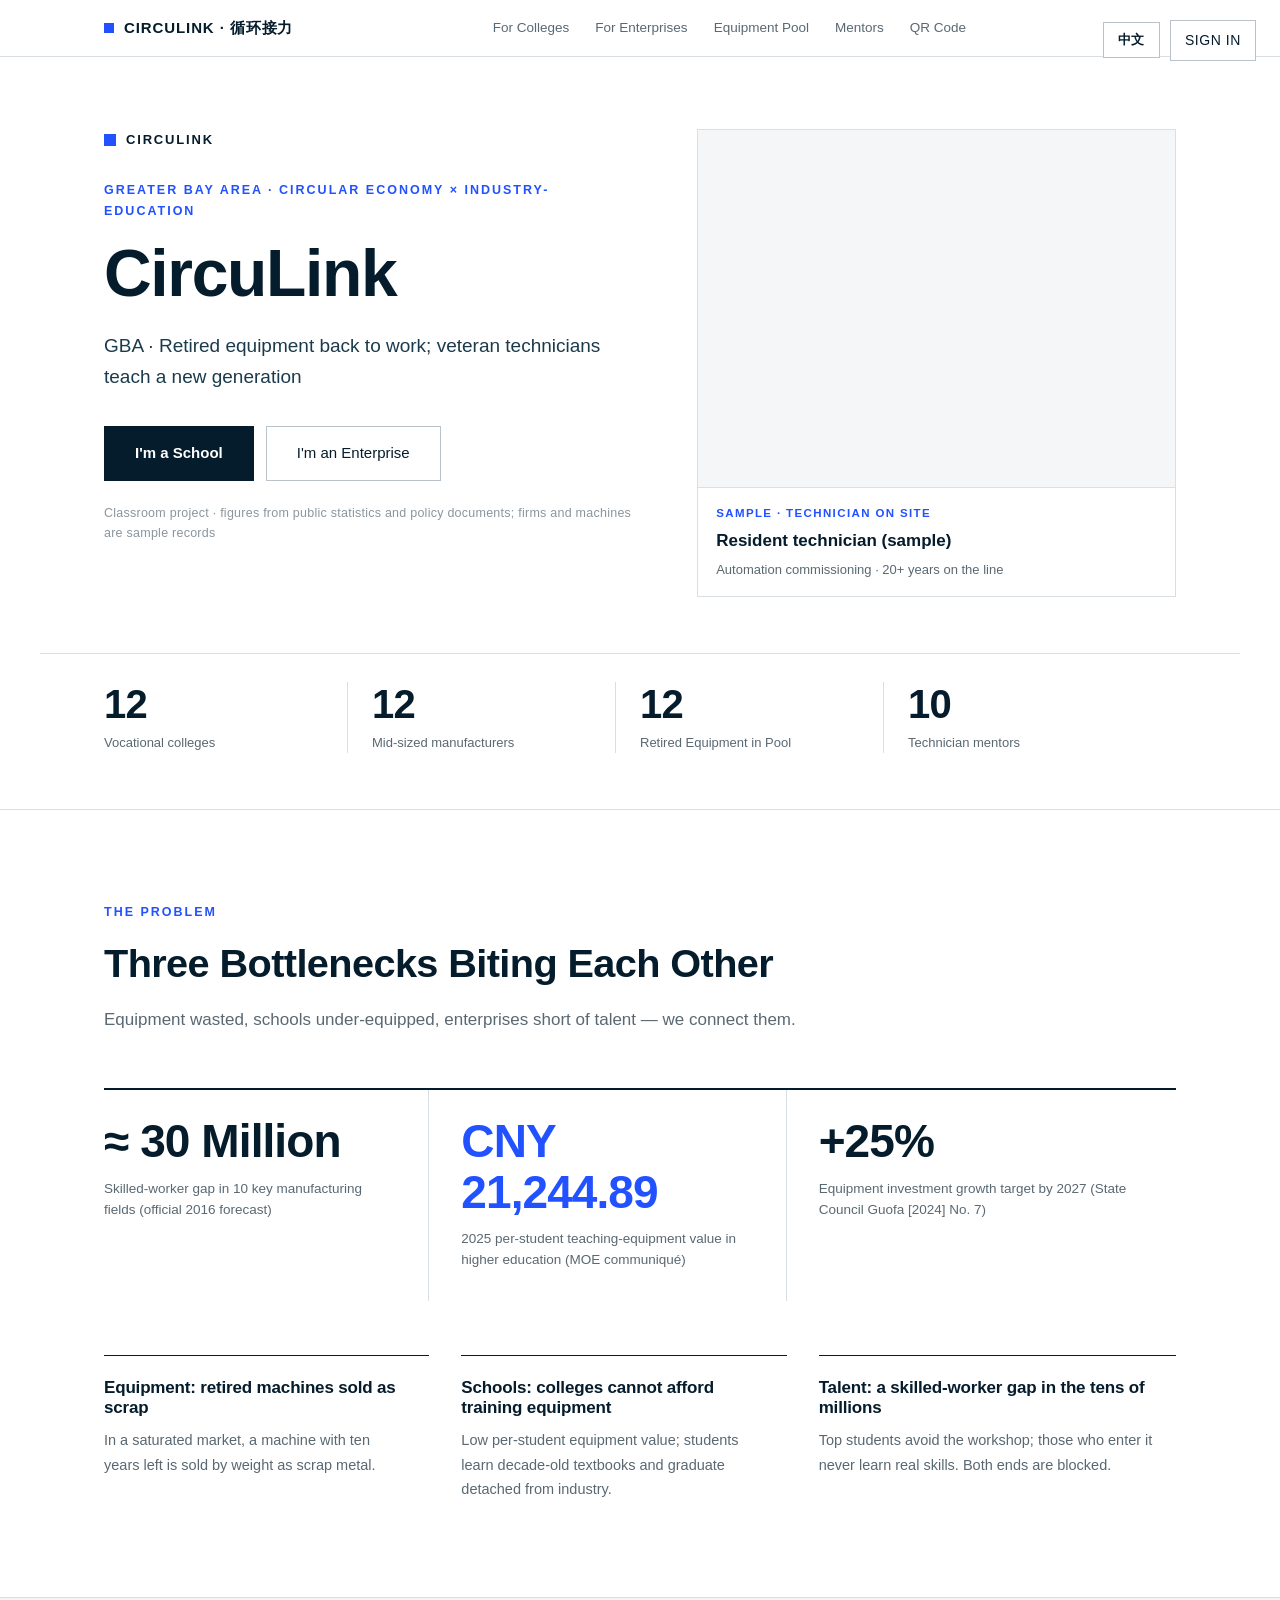
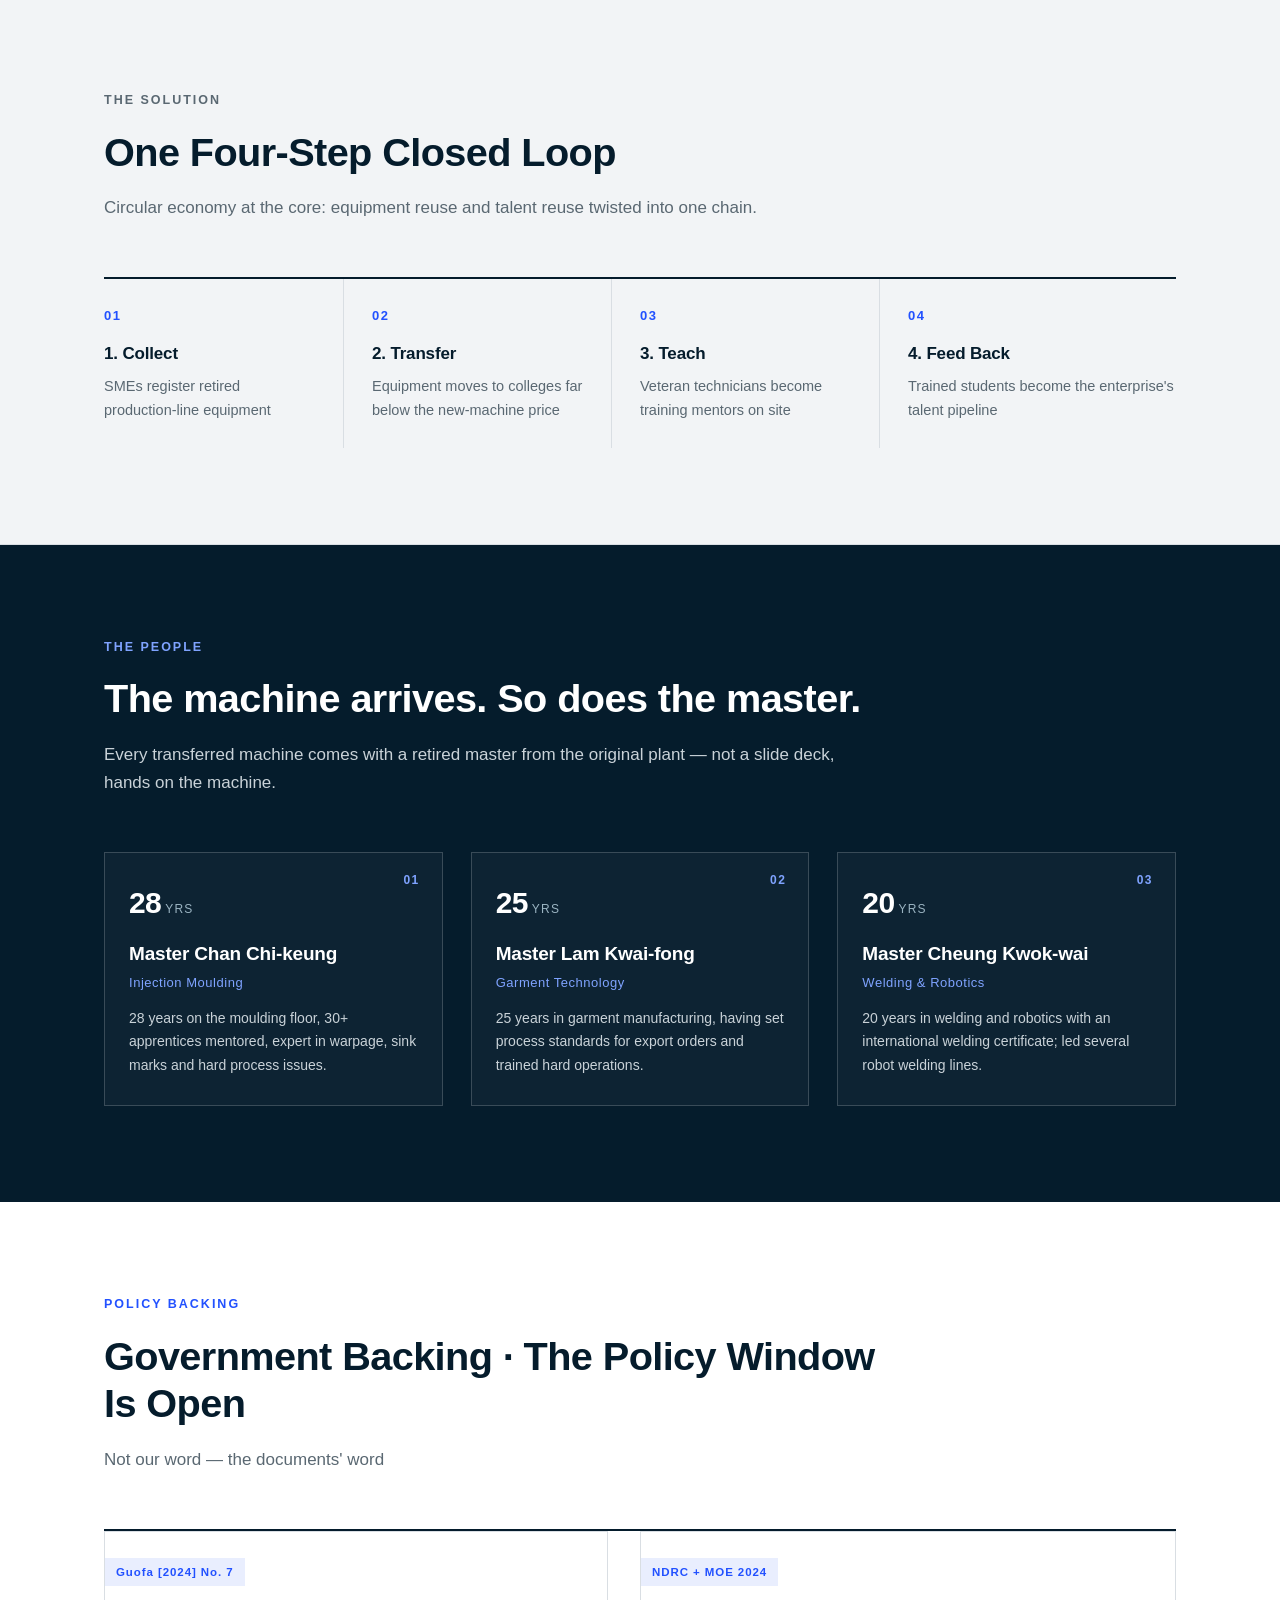
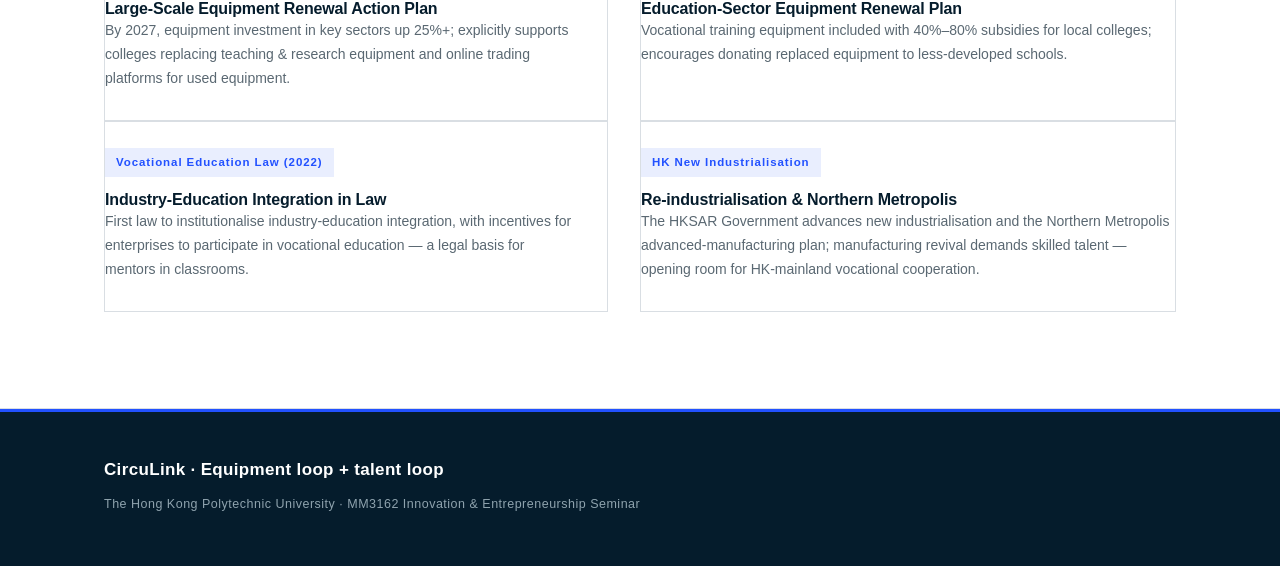
==== index.html @ e062b232 "CircuLink demo site: 12 pages, bilingual, static" ====
<!DOCTYPE html>
<html lang="zh-CN" data-title="title.home">
<head>
  <meta charset="UTF-8" />
  <meta name="viewport" content="width=device-width, initial-scale=1.0" />
  <title>循环接力 CircuLink</title>
  <meta name="description" content="粤港澳大湾区 · 把中小企业退役的生产设备流转给职业院校延长生命周期，让经验丰富的老技师随设备任教，带出企业定向人才。循环经济 + 产教融合，一次流转，双重解决。">
  <link rel="stylesheet" href="style.css?v=20261111" />
</head>
<body class="home home-full home-v2" data-page="home">
  <div class="top-fixed-group">
    <button class="lang-btn lang-btn-home" type="button" aria-label="切换语言 / Switch language">
      <span class="lang-label">EN / 中文</span>
    </button>
  </div>

  <!-- ═══════════ 顶部导航 ═══════════ -->
  <header class="home-nav">
    <div class="home-nav-inner">
      <a class="home-nav-brand" href="index.html"><i></i>CircuLink · 循环接力</a>
      <nav class="home-nav-links">
        <a href="school.html" data-i18n="nav.school">院校视角</a>
        <a href="enterprise.html" data-i18n="nav.enterprise">企业视角</a>
        <a href="equipment.html" data-i18n="nav.equipment">在库设备</a>
        <a href="mentors.html" data-i18n="nav.mentors">技师导师</a>
        <a href="qr.html" data-i18n="nav.qr">二维码</a>
      </nav>
    </div>
  </header>

  <!-- ═══════════ 第 1 屏 · HERO：深墨底 + 人物主角 ═══════════ -->
  <section class="v2-hero">
    <div class="v2-hero-scene"></div>
    <div class="v2-hero-veil"></div>

    <div class="v2-hero-inner">
      <div class="v2-hero-copy">
        <div class="v2-brand">
          <span class="v2-brand-mark"></span>
          <span class="v2-brand-name">CircuLink</span>
        </div>

        <p class="v2-eyebrow v2-eyebrow-gold" data-i18n="v2.hero.eyebrow">粤港澳大湾区 · 循环经济 × 产教融合</p>

        <h1 class="v2-h1">
          <span data-i18n="v2.h1.cn">循环接力</span><span class="v2-h1-en" data-i18n="v2.h1.en">CircuLink</span>
        </h1>

        <p class="v2-hero-lede" data-i18n="home.sub">大湾区 · 让退役设备重新上岗，让老师傅再教一代人</p>

        <div class="v2-hero-cta">
          <a class="v2-btn v2-btn-gold" href="school.html" data-i18n="home.btn.school">我是学校</a>
          <a class="v2-btn v2-btn-ghost" href="enterprise.html" data-i18n="home.btn.enterprise">我是企业</a>
        </div>

        <p class="v2-note" data-i18n="home.version">课堂演示项目 · 数据取自公开统计与政策文件，企业与设备为示例记录</p>
      </div>

      <figure class="v2-hero-figure">
        <div class="v2-hero-portrait"><div class="v2-sparks" id="v2-sparks" aria-hidden="true"></div></div>
        <figcaption>
          <span class="v2-tag" data-i18n="v2.hero.tag">示例 · 随设备入驻的技师</span>
          <strong class="v2-fig-name" data-i18n="v2.hero.mentor.name">驻校技师（示例）</strong>
          <span class="v2-fig-trade" data-i18n="v2.hero.mentor.trade">注塑工艺 · 28 年一线经验</span>
        </figcaption>
      </figure>
    </div>

    <div class="v2-trust">
      <div class="v2-trust-item"><b>12</b><span data-i18n="trust.schools">高职与技师学院</span></div>
      <div class="v2-trust-item"><b>12</b><span data-i18n="trust.companies">中型制造企业</span></div>
      <div class="v2-trust-item"><b>12</b><span data-i18n="trust.equipment">在库退役设备</span></div>
      <div class="v2-trust-item"><b>10</b><span data-i18n="trust.mentors">一线技师导师</span></div>
    </div>
  </section>

  <!-- ═══════════ 第 2 屏 · 痛点：纯白纸面 + 巨型数字 ═══════════ -->
  <section class="v2-sec v2-sec-paper">
    <div class="v2-wrap">
      <header class="v2-head">
        <p class="v2-eyebrow v2-eyebrow-red" data-i18n="sec.problem.en">问题所在</p>
        <h2 class="v2-h2" data-i18n="home.why.title">三个互相咬死的痛点</h2>
        <p class="v2-lede" data-i18n="home.why.sub">设备在浪费，学校缺设备，企业缺人才——我们把它连起来。</p>
      </header>

      <div class="v2-numbers">
        <div class="v2-num-item">
          <b class="v2-num" data-i18n="home.stats.s1.n">近 3000 万</b>
          <span class="v2-num-label" data-i18n="home.stats.s1.d">制造业十大重点领域技能人才缺口（2016 官方预测）</span>
        </div>
        <div class="v2-num-item">
          <b class="v2-num v2-num-red" data-i18n="home.stats.s2.n">21,244.89 元</b>
          <span class="v2-num-label" data-i18n="home.stats.s2.d">2025 年高校生均教学科研仪器设备值（教育部统计公报）</span>
        </div>
        <div class="v2-num-item">
          <b class="v2-num" data-i18n="home.stats.s3.n">+25%</b>
          <span class="v2-num-label" data-i18n="home.stats.s3.d">到 2027 年重点领域设备投资增长目标（国发〔2024〕7 号）</span>
        </div>
      </div>

      <div class="v2-problems">
        <article class="v2-problem">
          <h3 data-i18n="home.why.p1.t">设备侧：退役设备当废铁卖</h3>
          <p data-i18n="home.why.p1.d">存量时代，设备更新换代后没人接手，一台还能用十年的机器论斤卖废铁。</p>
        </article>
        <article class="v2-problem">
          <h3 data-i18n="home.why.p2.t">院校侧：职校买不起实训设备</h3>
          <p data-i18n="home.why.p2.d">生均教学仪器设备值偏低，学生学的是十年前的教材和流程，毕业即与社会脱节。</p>
        </article>
        <article class="v2-problem">
          <h3 data-i18n="home.why.p3.t">人才侧：技能人才断层</h3>
          <p data-i18n="home.why.p3.d">制造业技能人才缺口以千万计，好学生不进车间，进车间的学不到真技术。</p>
        </article>
      </div>
    </div>
  </section>

  <!-- ═══════════ 第 3 屏 · 四步闭环：浅钢底 + 大编号 ═══════════ -->
  <section class="v2-sec v2-sec-mist">
    <div class="v2-wrap">
      <header class="v2-head">
        <p class="v2-eyebrow" data-i18n="sec.solution.en">解决方案</p>
        <h2 class="v2-h2" data-i18n="home.chain.title">一条四步闭环</h2>
        <p class="v2-lede" data-i18n="home.chain.sub">以循环经济（reuse）为核心，把设备循环和人才循环拧成一条链。</p>
      </header>

      <ol class="v2-chain">
        <li class="v2-chain-step">
          <b class="v2-chain-num">01</b>
          <h3 data-i18n="home.chain.s1.t">① 收集</h3>
          <p data-i18n="home.chain.s1.d">中小企业登记退役流水线设备</p>
        </li>
        <li class="v2-chain-step">
          <b class="v2-chain-num">02</b>
          <h3 data-i18n="home.chain.s2.t">② 流转</h3>
          <p data-i18n="home.chain.s2.d">设备以远低于新机的价格流转给职业院校</p>
        </li>
        <li class="v2-chain-step">
          <b class="v2-chain-num">03</b>
          <h3 data-i18n="home.chain.s3.t">③ 教学</h3>
          <p data-i18n="home.chain.s3.d">老技师随设备转任实训导师</p>
        </li>
        <li class="v2-chain-step">
          <b class="v2-chain-num">04</b>
          <h3 data-i18n="home.chain.s4.t">④ 反哺</h3>
          <p data-i18n="home.chain.s4.d">实训学生成为企业的定向人才管道</p>
        </li>
      </ol>
    </div>
  </section>

  <!-- ═══════════ 第 4 屏 · 人：深墨底，人物清晰、场景压暗 ═══════════ -->
  <section class="v2-sec v2-sec-ink">
    <div class="v2-wrap">
      <header class="v2-head v2-head-dark">
        <p class="v2-eyebrow v2-eyebrow-gold" data-i18n="v2.people.en">THE PEOPLE</p>
        <h2 class="v2-h2" data-i18n="v2.people.title">设备到了，人也到了</h2>
        <p class="v2-lede" data-i18n="v2.people.sub">每台流转设备都配一位从原厂退下来的老师傅——不讲 PPT，站在机器旁边手把手教。</p>
      </header>
      <div class="v2-people" id="v2-people-grid"></div>
    </div>
  </section>

  <!-- ═══════════ 第 5 屏 · 政策：纯白 + 红色编号 ═══════════ -->
  <section class="v2-sec v2-sec-paper">
    <div class="v2-wrap">
      <header class="v2-head">
        <p class="v2-eyebrow v2-eyebrow-red" data-i18n="sec.policy.en">政策依据</p>
        <h2 class="v2-h2" data-i18n="home.policy.title">政府背书 · 政策窗口已打开</h2>
        <p class="v2-lede" data-i18n="home.policy.sub">不是我们说了算，是文件说了算</p>
      </header>
      <div class="v2-policy" id="policy-grid"></div>
    </div>
  </section>

  <footer class="v2-foot">
    <div class="v2-foot-strip"></div>
    <div class="v2-wrap v2-foot-inner">
      <p class="v2-foot-brand">CircuLink · <span data-i18n="v2.foot.line">设备循环 + 人才循环</span></p>
      <p class="v2-foot-line">The Hong Kong Polytechnic University · MM3162 Innovation &amp; Entrepreneurship Seminar</p>
    </div>
  </footer>

  <script src="js/i18n.js?v=20261111"></script>
  <script src="js/data.js?v=20261111"></script>
  <script src="js/render.js?v=20261111"></script>
  <script src="js/auth.js?v=20261111"></script>
  <script>
    /* 第 4 屏：人物卡（用 MENTORS 数据渲染，随语言切换重绘） */
    (function () {
      var PHOTOS = [
        "https://images.unsplash.com/photo-1485827404703-89b55fcc595e?auto=format&fit=crop&w=900&q=65",
        "https://images.unsplash.com/photo-1558769132-cb1aea458c5e?auto=format&fit=crop&w=900&q=65",
        "https://images.unsplash.com/photo-1581092918056-0c4c3acd3789?auto=format&fit=crop&w=900&q=65"
      ];
      function esc(s) {
        return String(s == null ? "" : s).replace(/[&<>"]/g, function (c) {
          return { "&": "&amp;", "<": "&lt;", ">": "&gt;", '"': "&quot;" }[c];
        });
      }
      function curLang() { return window.getLang ? window.getLang() : "zh"; }
      function Lx(o) {
        if (o == null) return "";
        if (typeof o === "object") {
          var k = curLang();
          if (o[k] !== undefined) return o[k];
          return o.zh || "";
        }
        return o;
      }
      function renderPeople() {
        var box = document.getElementById("v2-people-grid");
        if (!box || typeof MENTORS === "undefined") return;
        var unit = curLang() === "en" ? "YRS" : "年";
        box.innerHTML = MENTORS.slice(0, 3).map(function (m, i) {
          var no = "0" + (i + 1);
          return (
            '<article class="v2-arch">' +
              '<span class="v2-arch-no">' + no + '</span>' +
              '<span class="v2-arch-years"><b>' + m.years + '</b>' + unit + '</span>' +
              '<h3 class="v2-arch-name">' + esc(Lx(m.name)) + '</h3>' +
              '<p class="v2-arch-trade">' + esc(Lx(m.trade)) + '</p>' +
              '<p class="v2-arch-intro">' + esc(Lx(m.intro)) + '</p>' +
            '</article>'
          );
        }).join("");
      }
      document.addEventListener("circu-lang-changed", renderPeople);
      if (document.readyState === "loading") {
        document.addEventListener("DOMContentLoaded", renderPeople);
      } else {
        renderPeople();
      }
    })();
  </script>

  <script>
    /* 第 1 屏：焊接火花 —— 焊点持续往外溅，弧光不规则闪烁 */
    (function () {
      var host = document.getElementById("v2-sparks");
      if (!host) return;
      if (window.matchMedia && window.matchMedia("(prefers-reduced-motion: reduce)").matches) return;

      var OX = 79, OY = 80; /* 焊点位置：照片右下角的焊缝 */
      var timer = null;

      function build() {
        var w = host.clientWidth || 420;
        var h = host.clientHeight || 525;
        var n = w < 380 ? 30 : 78;
        var frag = document.createDocumentFragment();

        for (var i = 0; i < n; i++) {
          var s = document.createElement("span");
          s.className = "v2-spark";

          var jx = (Math.random() - 0.5) * 7;
          var jy = (Math.random() - 0.5) * 6;
          s.style.left = (OX + jx).toFixed(2) + "%";
          s.style.top = (OY + jy).toFixed(2) + "%";

          /* 从焊点往四周乱飞（略偏左上），多数留在焊点附近 */
          var spread = Math.pow(Math.random(), 1.5);
          var dx = (Math.random() - 0.58) * w * 0.95 * spread;
          var dy = (Math.random() - 0.62) * h * 0.95 * spread;

          var streak = Math.random() < 0.5;
          if (streak) {
            s.className += " is-streak";
            s.style.setProperty("--len", (7 + Math.random() * 18).toFixed(1) + "px");
            s.style.setProperty("--w", (1.2 + Math.random() * 0.9).toFixed(1) + "px");
            /* 光条顺着飞行方向躺平（独立 rotate 属性，不与 transform 动画冲突） */
            var deg = (Math.atan2(dy, dx) * 180) / Math.PI + 90;
            try { s.style.rotate = deg.toFixed(0) + "deg"; } catch (e) {}
          } else {
            s.style.setProperty("--w", (1.6 + Math.random() * 3.4).toFixed(1) + "px");
            if (spread < 0.14) s.className += " is-core";
          }

          s.style.setProperty("--dx", dx.toFixed(1) + "px");
          s.style.setProperty("--dy", dy.toFixed(1) + "px");
          s.style.setProperty("--dur", (0.42 + Math.random() * 1.1).toFixed(2) + "s");
          s.style.setProperty("--delay", (-Math.random() * 2.4).toFixed(2) + "s");

          frag.appendChild(s);
        }

        host.innerHTML = "";
        host.appendChild(frag);
      }

      build();

      window.addEventListener("resize", function () {
        if (timer) clearTimeout(timer);
        timer = setTimeout(build, 350);
      });
    })();
  </script>
</body>
</html>
---- style.css ----
@charset "UTF-8";
/* ============================================================================
   循环接力 CircuLink · 官网样式 v4（咨询报告风）
   白底 + 深藏青 + 单一电光蓝；锐角、细线、无阴影、无渐变
   ========================================================================= */

:root {
  --ink:        #051C2C;
  --ink-soft:   #1B3A4B;
  --blue:       #2251FF;
  --blue-tint:  #E9EEFE;
  --paper:      #FFFFFF;
  --surface:    #F2F4F6;
  --surface-2:  #E8EBEF;
  --line:       #D9DEE3;
  --line-dark:  #B9C2CA;
  --muted:      #5A6872;
  --muted-2:    #8A959E;
  --ok:         #1E7A4B;
  --warn:       #A8690B;
  --danger:     #B3261E;
  --font: "Arial", "Helvetica Neue", "Segoe UI", "Microsoft YaHei", "微软雅黑", sans-serif;
  --pad: 64px;
  --maxw: 1200px;
  --radius: 0px;
}

* { box-sizing: border-box; }
html, body { margin: 0; padding: 0; }

body {
  font-family: var(--font);
  color: var(--ink);
  background: var(--paper);
  font-size: 16px;
  line-height: 1.62;
  -webkit-font-smoothing: antialiased;
}

img { max-width: 100%; display: block; }
a { color: var(--ink); text-decoration: none; }
a:hover { color: var(--blue); }
button { font-family: inherit; cursor: pointer; }
h1, h2, h3, h4 { margin: 0; font-weight: 700; letter-spacing: -0.01em; line-height: 1.18; }
p { margin: 0; }

/* ───────────── 基础版心 ───────────── */
.container, .v2-wrap, .foot {
  width: 100%; max-width: var(--maxw);
  margin: 0 auto; padding: 0 var(--pad);
}
.page { min-height: 100vh; display: flex; flex-direction: column; }
.page > main, .page > .detail-main { flex: 1; }

/* ───────────── 顶部工具条 ───────────── */
.topbar {
  display: flex; align-items: center; gap: 16px;
  padding: 14px var(--pad);
  border-bottom: 1px solid var(--line);
  background: var(--paper);
  position: sticky; top: 0; z-index: 40;
}
.topbar h1 {
  font-size: 17px; font-weight: 700; flex: 1; text-align: center;
  color: var(--ink); letter-spacing: 0;
}
.topbar-note {
  font-size: 12.5px; color: var(--muted);
  border: 1px solid var(--line); padding: 5px 12px;
  letter-spacing: 0.04em; text-transform: uppercase; background: transparent;
}
.topbar-note:hover { border-color: var(--ink); color: var(--ink); }

.top-fixed-group {
  position: fixed; top: 20px; right: 24px; z-index: 60;
  display: flex; align-items: center; gap: 10px;
}
.lang-btn-home, .auth-btn-fixed {
  font-size: 12.5px; letter-spacing: 0.04em; text-transform: uppercase;
  border: 1px solid var(--line-dark); background: var(--paper); color: var(--ink);
  padding: 8px 14px; display: inline-flex; align-items: center; gap: 8px; border-radius: var(--radius);
}
.lang-btn-home:hover, .auth-btn-fixed:hover { border-color: var(--ink); background: var(--ink); color: #fff; }
.lang-btn-home:hover .lang-icon { filter: grayscale(1) brightness(3); }
.lang-icon { font-size: 13px; }
.lang-label { font-weight: 700; }

.lang-btn, .view-switch, .back-btn, .back-btn-light {
  display: inline-flex; align-items: center; gap: 8px;
  font-size: 13px; padding: 8px 14px;
  border: 1px solid var(--line-dark); background: var(--paper); color: var(--ink);
  border-radius: var(--radius); white-space: nowrap;
}
.lang-btn:hover, .view-switch:hover, .back-btn:hover { border-color: var(--ink); }
.back-btn-light { border-color: rgba(255,255,255,0.5); background: transparent; color: #fff; }
.back-btn-light:hover { background: #fff; color: var(--ink); border-color: #fff; }

/* 登录 / 退出 */
.auth-btn, .auth-out, .auth-panel, .auth-wrap, .auth-box, .auth-form,
.auth-tabs, .auth-tab, .auth-submit, .auth-hints, .auth-hint, .auth-msg { font-size: 14px; }
.auth-btn {
  display: inline-flex; align-items: center; gap: 8px;
  padding: 8px 14px; border: 1px solid var(--line-dark);
  background: var(--paper); color: var(--ink); border-radius: var(--radius);
}
.auth-btn:hover { border-color: var(--ink); background: var(--ink); color: #fff; }
.auth-btn-fixed { position: static; }
.auth-out-fixed { position: fixed; top: 20px; right: 24px; z-index: 60; }
.auth-out {
  padding: 8px 14px; border: 1px solid var(--line-dark);
  background: var(--paper); color: var(--ink); border-radius: var(--radius);
}

/* ───────────── 按钮 ───────────── */
.btn-match, .auth-submit, .btn-mini, .btn-reset, .danger-btn {
  display: inline-flex; align-items: center; justify-content: center; gap: 8px;
  border: 1px solid var(--ink); background: var(--ink); color: #fff;
  font-size: 14px; font-weight: 700; letter-spacing: 0.02em;
  padding: 12px 24px; border-radius: var(--radius);
  transition: background 120ms linear, border-color 120ms linear, color 120ms linear;
}
.btn-match:hover, .auth-submit:hover, .btn-mini:hover { background: var(--blue); border-color: var(--blue); color: #fff; }
.btn-reset { background: transparent; color: var(--ink); border-color: var(--line-dark); font-weight: 400; }
.btn-reset:hover { border-color: var(--ink); background: var(--surface); }
.danger-btn { background: transparent; color: var(--danger); border-color: var(--danger); }
.danger-btn:hover { background: var(--danger); color: #fff; }
.btn-mini { padding: 7px 14px; font-size: 12.5px; }

/* ───────────── 首页导航 + 主视觉 ───────────── */
.home-nav { border-bottom: 1px solid var(--line); background: var(--paper); position: sticky; top: 0; z-index: 50; }
.home-nav-inner {
  max-width: var(--maxw); margin: 0 auto;
  padding: 16px calc(var(--pad) + 210px) 16px var(--pad);
  display: flex; align-items: center; gap: 28px;
}
.home-nav-brand {
  font-size: 15px; font-weight: 700; letter-spacing: 0.06em; text-transform: uppercase;
  color: var(--ink); display: flex; align-items: center; gap: 10px;
}
.home-nav-brand i { width: 10px; height: 10px; background: var(--blue); display: inline-block; }
.home-nav-links { margin-left: auto; display: flex; align-items: center; gap: 26px; font-size: 13.5px; color: var(--muted); }
.home-nav-links a { color: var(--muted); }
.home-nav-links a:hover { color: var(--ink); }

.v2-hero { position: relative; background: var(--paper); border-bottom: 1px solid var(--line); overflow: hidden; }
.v2-hero-scene, .v2-hero-veil { display: none; }
.v2-hero-inner {
  max-width: var(--maxw); margin: 0 auto; padding: 72px var(--pad) 56px;
  display: grid; grid-template-columns: minmax(0, 1.05fr) minmax(0, 0.95fr);
  gap: 64px; align-items: start; position: relative; z-index: 2;
}
.v2-hero-copy { max-width: 620px; }
.v2-brand { display: flex; align-items: center; gap: 10px; margin-bottom: 30px; }
.v2-brand-mark { width: 12px; height: 12px; background: var(--blue); display: inline-block; }
.v2-brand-name { font-size: 13px; font-weight: 700; letter-spacing: 0.14em; text-transform: uppercase; color: var(--ink); }

.v2-eyebrow {
  font-size: 12.5px; font-weight: 700; letter-spacing: 0.16em;
  text-transform: uppercase; color: var(--muted); margin-bottom: 18px;
}
.v2-eyebrow-gold, .v2-eyebrow-red { color: var(--blue); }

.v2-h1 { font-size: clamp(40px, 5.2vw, 66px); line-height: 1.06; letter-spacing: -0.02em; color: var(--ink); margin: 0 0 22px; }
.v2-h1-en {
  display: block; font-size: clamp(20px, 2.1vw, 26px); font-weight: 400;
  letter-spacing: 0.02em; color: var(--muted); margin-top: 16px;
}
.v2-hero-lede { font-size: 19px; line-height: 1.62; color: var(--ink-soft); max-width: 30em; margin-bottom: 34px; }
.v2-hero-cta { display: flex; flex-wrap: wrap; gap: 12px; margin-bottom: 22px; }
.v2-btn {
  display: inline-flex; align-items: center; justify-content: center;
  padding: 14px 30px; font-size: 15px; font-weight: 700;
  border: 1px solid var(--ink); border-radius: var(--radius);
  transition: background 120ms linear, color 120ms linear, border-color 120ms linear;
}
.v2-btn-gold { background: var(--ink); color: #fff; border-color: var(--ink); }
.v2-btn-gold:hover { background: var(--blue); border-color: var(--blue); color: #fff; }
.v2-btn-ghost { background: transparent; color: var(--ink); border-color: var(--line-dark); font-weight: 400; }
.v2-btn-ghost:hover { border-color: var(--ink); color: var(--ink); }
.v2-note { font-size: 12.5px; color: var(--muted-2); letter-spacing: 0.02em; }

.v2-hero-figure { margin: 0; }
.v2-hero-portrait {
  position: relative; width: 100%; aspect-ratio: 4 / 3;
  border: 1px solid var(--line);
  background: var(--surface) url("https://images.unsplash.com/photo-1581091226825-a6a2a5aee158?auto=format&fit=crop&w=1100&q=70") center/cover no-repeat;
  filter: grayscale(0.35) contrast(1.02);
}
.v2-sparks, .v2-spark { display: none !important; }
.v2-hero-figure figcaption {
  border: 1px solid var(--line); border-top: 0; padding: 16px 18px;
  display: flex; flex-direction: column; gap: 4px;
}
.v2-tag {
  font-size: 11.5px; font-weight: 700; letter-spacing: 0.12em;
  text-transform: uppercase; color: var(--blue);
}
.v2-fig-name { font-size: 17px; font-weight: 700; color: var(--ink); }
.v2-fig-trade { font-size: 13px; color: var(--muted); }

.v2-trust {
  max-width: var(--maxw); margin: 0 auto; padding: 28px var(--pad) 56px;
  display: grid; grid-template-columns: repeat(4, 1fr);
  border-top: 1px solid var(--line);
}
.v2-trust-item { padding: 0 24px 0 0; border-right: 1px solid var(--line); margin-right: 24px; }
.v2-trust-item:last-child { border-right: 0; margin-right: 0; padding-right: 0; }
.v2-trust-item b { display: block; font-size: 40px; line-height: 1.1; letter-spacing: -0.02em; color: var(--ink); }
.v2-trust-item span { display: block; margin-top: 6px; font-size: 13px; color: var(--muted); }

/* ───────────── 首页分节 ───────────── */
.v2-sec { padding: 92px 0 96px; border-bottom: 1px solid var(--line); }
.v2-sec-paper { background: var(--paper); }
.v2-sec-mist  { background: var(--surface); }
.v2-sec-ink   { background: var(--ink); color: #fff; border-bottom: 0; }
.v2-head { max-width: 780px; margin-bottom: 54px; }
.v2-head-dark .v2-h2 { color: #fff; }
.v2-head-dark .v2-lede { color: #C9D2D8; }
.v2-head-dark .v2-eyebrow { color: #7FA3FF; }
.v2-h2 {
  font-size: clamp(28px, 3.1vw, 40px); line-height: 1.2; color: var(--ink);
  margin-bottom: 18px; letter-spacing: -0.015em;
}
.v2-lede { font-size: 17px; line-height: 1.68; color: var(--muted); max-width: 46em; }

.v2-numbers { display: grid; grid-template-columns: repeat(3, 1fr); border-top: 2px solid var(--ink); margin-bottom: 54px; }
.v2-num-item { padding: 26px 32px 30px 0; border-right: 1px solid var(--line); margin-right: 32px; }
.v2-num-item:last-child { border-right: 0; margin-right: 0; padding-right: 0; }
.v2-num {
  display: block; font-size: clamp(34px, 3.6vw, 46px); line-height: 1.1;
  letter-spacing: -0.02em; color: var(--ink); margin-bottom: 12px;
}
.v2-num-red { color: var(--blue); }
.v2-num-label { display: block; font-size: 13.5px; line-height: 1.55; color: var(--muted); max-width: 26em; }

.v2-problems { display: grid; grid-template-columns: repeat(3, 1fr); }
.v2-problem { border-top: 1px solid var(--ink); padding: 22px 32px 0 0; margin-right: 32px; }
.v2-problem:last-child { margin-right: 0; padding-right: 0; }
.v2-problem h3 { font-size: 17px; margin-bottom: 10px; color: var(--ink); }
.v2-problem p { font-size: 14.5px; line-height: 1.68; color: var(--muted); }

.v2-chain {
  list-style: none; margin: 0; padding: 0;
  display: grid; grid-template-columns: repeat(4, 1fr);
  border-top: 2px solid var(--ink);
}
.v2-chain-step { padding: 26px 28px 26px 0; border-right: 1px solid var(--line); margin-right: 28px; }
.v2-chain-step:last-child { border-right: 0; margin-right: 0; padding-right: 0; }
.v2-chain-num { display: block; font-size: 13px; font-weight: 700; letter-spacing: 0.12em; color: var(--blue); margin-bottom: 18px; }
.v2-chain-step h3 { font-size: 17px; margin-bottom: 10px; color: var(--ink); }
.v2-chain-step p { font-size: 14.5px; line-height: 1.66; color: var(--muted); }

.v2-people { display: grid; grid-template-columns: repeat(3, 1fr); gap: 28px; }
.v2-arch {
  border: 1px solid rgba(255,255,255,0.18); padding: 26px 24px 28px;
  position: relative; background: rgba(255,255,255,0.03);
}
.v2-arch-no { position: absolute; top: 18px; right: 22px; font-size: 12px; letter-spacing: 0.12em; color: #7FA3FF; font-weight: 700; }
.v2-arch-years {
  display: inline-flex; align-items: baseline; gap: 4px; font-size: 12px;
  letter-spacing: 0.1em; text-transform: uppercase; color: #9BB4C2; margin-bottom: 16px;
}
.v2-arch-years b { font-size: 30px; letter-spacing: -0.02em; color: #fff; }
.v2-arch-name { font-size: 19px; color: #fff; margin-bottom: 6px; }
.v2-arch-trade { font-size: 13px; color: #7FA3FF; letter-spacing: 0.04em; margin-bottom: 14px; }
.v2-arch-intro { font-size: 14px; line-height: 1.68; color: #C9D2D8; }

.v2-policy { display: grid; grid-template-columns: repeat(2, 1fr); border-top: 2px solid var(--ink); }
.v2-policy > * { padding: 26px 32px 30px 0; border-bottom: 1px solid var(--line); margin-right: 32px; }
.v2-policy > *:nth-child(2n) { margin-right: 0; padding-right: 0; }
.policy-card { display: block; }
.policy-no {
  display: inline-block; font-size: 11.5px; font-weight: 700; letter-spacing: 0.08em;
  color: var(--blue); border: 1px solid var(--blue-tint); background: var(--blue-tint);
  padding: 4px 10px; margin-bottom: 14px;
}
.policy-card h3 { font-size: 16.5px; margin-bottom: 10px; }
.policy-card p { font-size: 14px; line-height: 1.7; color: var(--muted); }

.v2-foot { background: var(--ink); color: #fff; }
.v2-foot-strip { height: 3px; background: var(--blue); }
.v2-foot-inner { padding: 44px var(--pad) 52px; display: flex; flex-direction: column; gap: 10px; }
.v2-foot-brand { font-size: 17px; font-weight: 700; letter-spacing: 0.02em; }
.v2-foot-line { font-size: 12.5px; color: #8FA3AE; letter-spacing: 0.04em; }

.foot, .foot-polyu {
  background: var(--ink); color: #fff; padding: 40px var(--pad);
  display: flex; flex-direction: column; gap: 8px; font-size: 13px;
}
.foot-polyu { color: #8FA3AE; font-size: 12px; letter-spacing: 0.04em; }
.foot + .foot-polyu { padding-top: 0; }
.foot + .foot-polyu .brick-strip { margin: 0 calc(-1 * var(--pad)) 18px; }

/* ───────────── 内页头部 ───────────── */
.page-head { max-width: var(--maxw); margin: 0 auto; padding: 56px var(--pad) 8px; }
.page-head h1 { font-size: clamp(26px, 2.6vw, 34px); color: var(--ink); margin-bottom: 12px; letter-spacing: -0.015em; }
.page-head p, .panel-sub { font-size: 15px; color: var(--muted); line-height: 1.7; max-width: 60em; }
.sec-label {
  font-size: 12px; font-weight: 700; letter-spacing: 0.16em;
  text-transform: uppercase; color: var(--blue); margin-bottom: 14px;
}
.sec-row { display: flex; align-items: flex-end; justify-content: space-between; gap: 24px; flex-wrap: wrap; }
.sec-value { font-size: 15px; color: var(--muted); }

.search-bar { display: flex; gap: 0; margin: 28px 0 16px; max-width: 640px; }
.search-bar input {
  flex: 1; border: 1px solid var(--line-dark); border-right: 0;
  background: var(--paper); padding: 13px 16px; font-size: 15px;
  font-family: inherit; color: var(--ink); border-radius: 0;
}
.search-bar input:focus { outline: none; border-color: var(--ink); }
.search-bar button {
  border: 1px solid var(--ink); background: var(--ink); color: #fff;
  padding: 0 26px; font-size: 14px; font-weight: 700; border-radius: 0;
}
.search-bar button:hover { background: var(--blue); border-color: var(--blue); }

.sort-row { display: flex; flex-wrap: wrap; gap: 8px; margin-bottom: 18px; }
.sort-chip {
  font-size: 13px; padding: 8px 16px; border: 1px solid var(--line-dark);
  background: var(--paper); color: var(--muted); border-radius: 0;
}
.sort-chip.active { background: var(--ink); border-color: var(--ink); color: #fff; }

.filter-bar {
  display: flex; flex-wrap: wrap; align-items: center; gap: 8px;
  padding: 16px 0; border-top: 1px solid var(--line); border-bottom: 1px solid var(--line);
  margin-bottom: 40px;
}
.filter-label {
  font-size: 12px; font-weight: 700; letter-spacing: 0.12em;
  text-transform: uppercase; color: var(--muted); margin-right: 8px;
}
.filter-chip {
  font-size: 13px; padding: 6px 14px; border: 1px solid var(--line);
  background: var(--paper); color: var(--muted); border-radius: 0;
}
.filter-chip.active { background: var(--ink); border-color: var(--ink); color: #fff; }

/* ───────────── 卡片网格 ───────────── */
.card-grid {
  display: grid; grid-template-columns: repeat(auto-fill, minmax(320px, 1fr));
  gap: 0; border-top: 1px solid var(--line); border-left: 1px solid var(--line);
  margin-bottom: 56px;
}
.card {
  border-right: 1px solid var(--line); border-bottom: 1px solid var(--line);
  background: var(--paper); display: flex; flex-direction: column;
  position: relative; border-radius: 0;
}
.card-link { color: inherit; }
.card-link:hover { background: #FAFBFC; color: inherit; }
.card-img {
  width: 100%; height: 168px; background: var(--surface) center/cover no-repeat;
  position: relative; border-bottom: 1px solid var(--line);
}
.img-caption {
  position: absolute; left: 0; bottom: 0; background: var(--ink); color: #fff;
  font-size: 11.5px; letter-spacing: 0.04em; padding: 5px 10px;
}
.card-head { display: flex; align-items: flex-start; gap: 12px; padding: 20px 22px 0; }
.avatar {
  width: 46px; height: 46px; flex: 0 0 46px;
  display: flex; align-items: center; justify-content: center;
  border: 1px solid var(--line-dark); background: var(--surface);
  color: var(--ink); font-size: 12.5px; font-weight: 700;
  letter-spacing: 0.02em; border-radius: 0; text-align: center; line-height: 1.1;
}
.school-avatar, .company-avatar, .equipment-avatar, .mentor-avatar { background: var(--paper); }
.card-title { min-width: 0; }
.card-title h3 { font-size: 16px; line-height: 1.35; color: var(--ink); }
.card-title .meta, .card-title > span.meta { font-size: 12.5px; color: var(--muted); display: block; margin-top: 4px; }
.card-desc { padding: 16px 22px 0; font-size: 14px; line-height: 1.7; color: var(--muted); flex: 1; }
.card-more { padding: 16px 22px 22px; font-size: 13px; font-weight: 700; color: var(--ink); letter-spacing: 0.02em; }
.card-more:hover { color: var(--blue); }
.card-foot { padding: 14px 22px; border-top: 1px solid var(--line); font-size: 13px; color: var(--ink); background: var(--surface); }

.stat-box {
  margin: 16px 22px 0; border-left: 3px solid var(--ink); padding: 2px 0 2px 14px;
  display: flex; align-items: baseline; gap: 6px; flex-wrap: wrap;
}
.stat-num { font-size: 26px; font-weight: 700; letter-spacing: -0.02em; color: var(--ink); }
.stat-unit { font-size: 13px; color: var(--muted); }
.stat-label { font-size: 12.5px; color: var(--muted); width: 100%; }

.tags { padding: 14px 22px 0; display: flex; flex-wrap: wrap; gap: 6px; align-items: center; }
.tag-title {
  width: 100%; font-size: 11.5px; font-weight: 700; letter-spacing: 0.1em;
  text-transform: uppercase; color: var(--muted-2); margin-bottom: 2px;
}
.tag { font-size: 12px; padding: 4px 10px; border: 1px solid var(--line); color: var(--muted); background: var(--paper); border-radius: 0; }

.jobs { padding: 14px 22px 0; display: flex; flex-direction: column; gap: 8px; }
.job {
  display: flex; align-items: center; justify-content: space-between; gap: 12px;
  border: 1px solid var(--line); padding: 9px 12px; font-size: 13px;
}
.job-name { color: var(--ink); }
.job-count { font-weight: 700; font-size: 12.5px; color: var(--ink); white-space: nowrap; }

.price-row { display: flex; gap: 0; margin: 16px 22px 0; border: 1px solid var(--line); }
.price-cell { flex: 1; padding: 12px 14px; border-right: 1px solid var(--line); }
.price-cell:last-child { border-right: 0; }
.price-label {
  display: block; font-size: 11.5px; letter-spacing: 0.08em;
  text-transform: uppercase; color: var(--muted); margin-bottom: 6px;
}
.price-num { font-size: 17px; font-weight: 700; color: var(--ink); }
.price-cell.used { background: var(--ink); border-color: var(--ink); }
.price-cell.used .price-label { color: #9BB4C2; }
.price-cell.used .price-num { color: #fff; }

.mentor-line {
  display: flex; align-items: center; gap: 8px; margin: 12px 22px 0;
  border: 1px dashed var(--line-dark); padding: 9px 12px; font-size: 13px;
}
.mentor-line-label { color: var(--muted); font-size: 12px; }
.mentor-line-name { color: var(--ink); font-weight: 700; }
.mentor-link { color: var(--blue); font-size: 12.5px; }

/* ───────────── 面板 ───────────── */
.panel-title { font-size: 16px; font-weight: 700; margin-bottom: 10px; }
.info-card, .history-card, .list-card, .job-card, .mentor-card, .policy-card,
.sell-card, .overview-card, .profile-card, .admin-card, .req-card, .match-panel,
.match-form, .match-result, .side-item, .info-text, .contact-list, .quick-stats {
  background: var(--paper); border: 1px solid var(--line); border-radius: 0; box-shadow: none;
}
.info-card, .history-card, .list-card, .job-card, .mentor-card, .overview-card,
.profile-card, .admin-card, .req-card, .match-panel, .match-form, .match-result {
  padding: 24px 26px; margin-bottom: 20px;
}
.info-card h3, .history-card h3, .list-card h3, .job-card h3, .overview-card h3,
.profile-card h3, .admin-card h3, .match-panel h3 { font-size: 15.5px; margin-bottom: 10px; }
.list-card-head { display: flex; align-items: center; justify-content: space-between; gap: 12px; margin-bottom: 12px; }
.duty-label { font-size: 11.5px; font-weight: 700; letter-spacing: 0.08em; text-transform: uppercase; color: var(--muted-2); }
.empty-hint { border: 1px dashed var(--line-dark); padding: 28px; text-align: center; color: var(--muted); font-size: 14px; }

.quick-stats, .overview-stats {
  display: grid; grid-template-columns: repeat(auto-fit, minmax(140px, 1fr));
  gap: 0; border: 1px solid var(--line); margin-bottom: 28px;
}
.quick-stat, .ov-stat { padding: 18px 20px; border-right: 1px solid var(--line); }
.quick-stat:last-child, .ov-stat:last-child { border-right: 0; }
.quick-num, .ov-stat-num { font-size: 28px; font-weight: 700; letter-spacing: -0.02em; color: var(--blue); display: block; }
.quick-label, .ov-stat-label { font-size: 12px; color: var(--muted); letter-spacing: 0.02em; }

.detail-side .side-item, .profile-side .side-item { padding: 14px 16px; margin-bottom: 10px; font-size: 14px; }
.side-nav-title {
  font-size: 11.5px; font-weight: 700; letter-spacing: 0.14em;
  text-transform: uppercase; color: var(--muted-2); margin-bottom: 12px;
}
.side-stat { border: 1px solid var(--line); padding: 16px 18px; margin-bottom: 12px; }
.side-stat-num { font-size: 24px; font-weight: 700; color: var(--ink); display: block; }
.side-stat-text { font-size: 12.5px; color: var(--muted); }

.tick-list, .contact-list, .pill-list, .info-text { list-style: none; margin: 0; padding: 0; }
.tick-list li {
  position: relative; padding: 8px 0 8px 24px; font-size: 14px;
  color: var(--ink-soft); border-bottom: 1px solid var(--line);
}
.tick-list li:last-child { border-bottom: 0; }
.tick-list li::before { content: ""; position: absolute; left: 0; top: 16px; width: 8px; height: 8px; background: var(--blue); }
.contact-list { border: 1px solid var(--line); padding: 4px 16px; }
.contact-list li { display: flex; gap: 14px; padding: 9px 0; border-bottom: 1px solid var(--line); font-size: 14px; }
.contact-list li:last-child { border-bottom: 0; }
.contact-label {
  flex: 0 0 92px; font-size: 12px; letter-spacing: 0.06em;
  text-transform: uppercase; color: var(--muted-2); padding-top: 2px;
}
.pill-list { display: flex; flex-wrap: wrap; gap: 8px; }
.pill { font-size: 12.5px; border: 1px solid var(--line); padding: 5px 12px; color: var(--muted); }

.badge {
  display: inline-block; font-size: 11.5px; font-weight: 700; letter-spacing: 0.08em;
  text-transform: uppercase; border: 1px solid var(--ink); color: var(--ink); padding: 3px 9px; border-radius: 0;
}
.detail-badge {
  display: inline-block; font-size: 11.5px; font-weight: 700; letter-spacing: 0.1em;
  text-transform: uppercase; background: var(--ink); color: #fff; padding: 5px 11px; margin-bottom: 16px;
}
.side-badge { font-size: 11.5px; border: 1px solid var(--line); padding: 3px 9px; color: var(--muted); border-radius: 0; }
.score-badge {
  position: absolute; top: 0; right: 0; background: var(--blue); color: #fff;
  font-size: 12px; font-weight: 700; padding: 5px 10px;
}

/* ───────────── 详情页 ───────────── */
.detail-hero { background: var(--ink); color: #fff; position: relative; overflow: hidden; }
.detail-hero.has-photo { background-size: cover; background-position: center; }
.detail-hero.has-photo::after { content: ""; position: absolute; inset: 0;
  background: linear-gradient(90deg, rgba(5,28,44,0.90) 0%, rgba(5,28,44,0.66) 48%, rgba(5,28,44,0.34) 100%); }
.detail-hero-inner {
  position: relative; z-index: 2; max-width: var(--maxw); margin: 0 auto;
  padding: 56px var(--pad) 48px; display: flex; gap: 24px; align-items: center;
}
.detail-avatar {
  width: 64px; height: 64px; border: 1px solid rgba(255,255,255,0.4);
  display: flex; align-items: center; justify-content: center;
  font-size: 14px; font-weight: 700; color: #fff; flex: 0 0 64px;
}
.detail-hero-text h1 { font-size: clamp(26px, 2.8vw, 36px); color: #fff; margin-bottom: 8px; }
.detail-en { font-size: 13px; letter-spacing: 0.06em; color: #9BB4C2; text-transform: uppercase; }
.detail-nav { max-width: var(--maxw); margin: 0 auto; padding: 18px var(--pad) 0; }
.detail-main {
  max-width: var(--maxw); margin: 0 auto; padding: 32px var(--pad) 72px;
  display: grid; grid-template-columns: minmax(0, 1.55fr) minmax(0, 0.95fr);
  gap: 40px; align-items: start;
}
.detail-grid { display: grid; gap: 20px; }

/* ───────────── 表单 ───────────── */
.form-group { border: 1px solid var(--line); padding: 22px 24px; margin-bottom: 18px; background: var(--paper); }
.form-group-title {
  font-size: 12px; font-weight: 700; letter-spacing: 0.12em;
  text-transform: uppercase; color: var(--blue); margin-bottom: 16px;
}
.match-field, .form-group label { display: block; margin-bottom: 14px; font-size: 13px; color: var(--muted); }
.match-field select, .match-field input, .form-group input, .form-group select, .form-group textarea,
.auth-form input, .profile-form input, .profile-form select, .profile-form textarea,
.admin-form input, .admin-form select, .admin-form textarea {
  font-family: inherit; font-size: 14.5px; color: var(--ink);
}
.match-field select, .match-field input, .form-group input, .form-group select, .form-group textarea,
.auth-form input, .profile-form input, .profile-form select, .profile-form textarea,
.admin-form input, .admin-form select, .admin-form textarea {
  width: 100%; margin-top: 7px; border: 1px solid var(--line-dark);
  background: var(--paper); padding: 11px 13px; border-radius: 0;
}
.match-field select:focus, .match-field input:focus, .form-group input:focus, .form-group select:focus,
.form-group textarea:focus, .auth-form input:focus, .profile-form input:focus, .admin-form input:focus {
  outline: none; border-color: var(--ink);
}
.form-group textarea, .profile-form textarea, .admin-form textarea { min-height: 96px; resize: vertical; }

.match-form, .match-panel { padding: 0; border: 0; background: transparent; }
.match-actions, .req-actions, .auth-actions { display: flex; gap: 12px; flex-wrap: wrap; margin-top: 18px; }
.match-sub { font-size: 13px; color: var(--muted); margin-bottom: 14px; }
.match-result { padding: 22px 24px; border: 1px solid var(--ink); border-left: 4px solid var(--blue); }
.rec-item {
  border-top: 1px solid var(--line); padding: 14px 0;
  display: flex; align-items: center; justify-content: space-between; gap: 14px; font-size: 14px;
}
.rec-item:first-child { border-top: 0; }
.ok { color: var(--ok); }

/* ───────────── 登录 / 个人中心 ───────────── */
.auth-wrap, .auth-box { max-width: 560px; margin: 64px auto 80px; padding: 0 var(--pad); }
.auth-box { border: 1px solid var(--line); padding: 32px 34px; margin-top: 56px; }
.auth-tabs { display: flex; gap: 0; border-bottom: 1px solid var(--line); margin-bottom: 24px; }
.auth-tab {
  padding: 12px 24px; font-size: 14px; border: 0; background: transparent;
  color: var(--muted); border-bottom: 2px solid transparent;
}
.auth-tab.active { color: var(--ink); border-bottom-color: var(--blue); font-weight: 700; }
.auth-form { display: flex; flex-direction: column; gap: 4px; }
.auth-submit { width: 100%; margin-top: 18px; }
.auth-hints, .auth-hint { font-size: 12.5px; color: var(--muted-2); margin-top: 16px; line-height: 1.7; }
.auth-msg { font-size: 13px; margin-top: 12px; color: var(--danger); }
.login-hint { font-size: 12.5px; color: var(--muted); margin-top: 14px; }

.profile-layout {
  max-width: var(--maxw); margin: 0 auto; padding: 36px var(--pad) 72px;
  display: grid; grid-template-columns: 232px minmax(0, 1fr); gap: 36px; align-items: start;
}
.profile-nav, .profile-side { border: 1px solid var(--line); padding: 18px 16px; }
.profile-main { min-width: 0; }
.profile-panel { border: 1px solid var(--line); padding: 26px 28px; }
.profile-user { display: flex; align-items: center; gap: 14px; margin-bottom: 24px; }
.profile-avatar, .overview-avatar, .avatar-preview {
  width: 52px; height: 52px; border: 1px solid var(--line-dark); background: var(--surface);
  display: flex; align-items: center; justify-content: center;
  font-size: 13px; font-weight: 700; color: var(--ink); flex: 0 0 52px; overflow: hidden;
}
.profile-user-name { font-size: 16px; font-weight: 700; }
.profile-user-org { font-size: 13px; color: var(--muted); }
.profile-form { display: grid; gap: 4px; }
.avatar-row { display: flex; gap: 12px; align-items: center; margin-bottom: 14px; }
.avatar-preview { width: 64px; height: 64px; flex-basis: 64px; }
.overview-card { padding: 24px 26px; }
.overview-hello { font-size: 20px; font-weight: 700; margin-bottom: 4px; }
.overview-name { font-size: 16px; font-weight: 700; }
.overview-org { font-size: 13px; color: var(--muted); }
.overview-text { font-size: 14px; color: var(--muted); line-height: 1.7; }
.overview-tags { display: flex; flex-wrap: wrap; gap: 6px; margin-top: 12px; }
.overview-tag { font-size: 12px; border: 1px solid var(--line); padding: 4px 10px; color: var(--muted); border-radius: 0; }

.req-card { padding: 18px 20px; border: 1px solid var(--line); margin-bottom: 14px; }
.req-head {
  display: flex; align-items: center; justify-content: space-between; gap: 12px;
  margin-bottom: 10px; font-size: 14px; font-weight: 700;
}
.req-pending .req-head::after, .req-accepted .req-head::after, .req-rejected .req-head::after {
  font-size: 11.5px; font-weight: 700; letter-spacing: 0.08em;
  text-transform: uppercase; padding: 3px 9px; border: 1px solid currentColor;
}
.req-pending { border-left: 3px solid var(--warn); }
.req-pending .req-head::after { content: "待处理"; color: var(--warn); }
.req-accepted { border-left: 3px solid var(--ok); }
.req-accepted .req-head::after { content: "已同意"; color: var(--ok); }
.req-rejected { border-left: 3px solid var(--danger); }
.req-rejected .req-head::after { content: "已拒绝"; color: var(--danger); }

.sell-section { max-width: var(--maxw); margin: 0 auto; padding: 32px var(--pad) 64px; }
.sell-title { font-size: 22px; margin-bottom: 10px; }
.sell-sub { font-size: 14px; color: var(--muted); margin-bottom: 26px; }
.sell-grid { display: grid; grid-template-columns: repeat(auto-fill, minmax(300px, 1fr)); gap: 20px; }
.sell-card { padding: 22px 24px; }
.register-cta {
  border: 1px solid var(--ink); background: var(--surface); padding: 26px 28px;
  margin: 26px 0 40px; display: flex; align-items: center;
  justify-content: space-between; gap: 24px; flex-wrap: wrap;
}
.register-cta-text { display: flex; flex-direction: column; gap: 6px; }
.register-cta-text strong { font-size: 16px; font-weight: 700; }
.register-cta-text span { font-size: 14px; color: var(--muted); font-weight: 400; }
.mentor-card, .job-card { padding: 20px 22px; }
.job-card-head { display: flex; align-items: center; justify-content: space-between; gap: 12px; }
.job-card-name { font-size: 16px; font-weight: 700; }
.job-duty { font-size: 14px; color: var(--muted); line-height: 1.7; margin-top: 8px; }

.admin-card { padding: 24px 26px; }
.admin-form { display: grid; gap: 4px; }
.admin-hidden { display: none; }
.admin-hint { font-size: 12.5px; color: var(--muted-2); margin-top: 10px; line-height: 1.7; }
.admin-lock { border: 1px dashed var(--line-dark); padding: 28px; text-align: center; color: var(--muted); }
.admin-table { width: 100%; border-collapse: collapse; font-size: 13.5px; margin-top: 18px; }
.admin-table th {
  text-align: left; font-size: 11.5px; letter-spacing: 0.1em; text-transform: uppercase;
  color: var(--muted); border-bottom: 1px solid var(--ink); padding: 10px 12px; white-space: nowrap;
}
.admin-table td { border-bottom: 1px solid var(--line); padding: 11px 12px; vertical-align: top; }
.admin-table tr:hover td { background: #FAFBFC; }

.summary { display: flex; flex-wrap: wrap; border: 1px solid var(--line); margin: 24px 0 32px; }
.summary-item { padding: 18px 24px; border-right: 1px solid var(--line); }
.summary-item:last-child { border-right: 0; }
.summary-num { font-size: 26px; font-weight: 700; color: var(--blue); display: block; letter-spacing: -0.02em; }
.summary-label { font-size: 12.5px; color: var(--muted); }

/* 旧版 hero 变体（保留最小可用，避免详情页塌陷） */
.hero-focus { position: relative; overflow: hidden; background: var(--ink); }
.fx-photo { position: absolute; inset: 0; background-size: cover; background-position: center; filter: grayscale(0.45); }
.fx-veil, .fx-scrim { position: absolute; inset: 0; background: rgba(5,28,44,0.8); }
.fx-inner {
  max-width: var(--maxw); margin: 0 auto; padding: 64px var(--pad);
  position: relative; z-index: 2; color: #fff;
}
.fx-kicker {
  font-size: 12px; font-weight: 700; letter-spacing: 0.16em;
  text-transform: uppercase; color: #7FA3FF; margin-bottom: 16px;
}
.fx-title { font-size: clamp(28px, 3vw, 40px); color: #fff; margin-bottom: 16px; }
.fx-sub { font-size: 16px; color: #C9D2D8; max-width: 52em; line-height: 1.7; }
.brick-strip { height: 3px; background: var(--blue); }

/* ───────────── 响应式 ───────────── */
@media (max-width: 1080px) {
  :root { --pad: 40px; }
  .v2-hero-inner { grid-template-columns: 1fr; gap: 40px; padding-top: 56px; }
  .detail-main, .profile-layout { grid-template-columns: 1fr; }
  .v2-numbers, .v2-problems, .v2-chain, .v2-people, .v2-policy { grid-template-columns: repeat(2, 1fr); }
  .v2-policy > *:nth-child(2n) { margin-right: 0; padding-right: 0; }
  .v2-problem:nth-child(2n), .v2-chain-step:nth-child(2n) { border-right: 0; margin-right: 0; padding-right: 0; }
}

@media (max-width: 720px) {
  :root { --pad: 22px; }
  body { font-size: 15px; }
  .v2-trust { grid-template-columns: repeat(2, 1fr); row-gap: 22px; }
  .v2-trust-item { border-right: 0; margin-right: 0; padding-right: 0; }
  .v2-numbers, .v2-problems, .v2-chain, .v2-people, .v2-policy { grid-template-columns: 1fr; }
  .v2-num-item, .v2-problem, .v2-chain-step, .v2-policy > * {
    border-right: 0; margin-right: 0; padding-right: 0;
  }
  .v2-sec { padding: 56px 0 60px; }
  .topbar { flex-wrap: wrap; padding: 12px var(--pad); }
  .topbar h1 { flex: 1 1 100%; order: 3; text-align: left; margin-top: 8px; }
  .home-nav-links { display: none; }
  .card-grid { grid-template-columns: 1fr; }
  .admin-table { display: block; overflow-x: auto; }
}

@media print {
  .top-fixed-group, .topbar, .home-nav { display: none; }
  body { color: #000; }
}

/* ---------- 详情页：深色 hero 上的导航与语言按钮 ---------- */
.detail-nav {
  max-width: var(--maxw); margin: 0 auto; padding: 22px var(--pad) 0;
  display: flex; align-items: center; justify-content: space-between; position: relative; z-index: 3;
}
.back-btn-light {
  background: transparent; color: #fff; border: 1px solid rgba(255,255,255,0.45);
  padding: 9px 16px; font-size: 13px; text-decoration: none; display: inline-block;
}
.back-btn-light:hover { background: rgba(255,255,255,0.10); border-color: #fff; }
.detail-hero .lang-btn {
  background: transparent; color: #fff; border: 1px solid rgba(255,255,255,0.45);
  padding: 9px 16px; font-size: 13px; cursor: pointer;
}
.detail-hero .lang-btn:hover { background: rgba(255,255,255,0.10); border-color: #fff; }
.detail-hero-inner { padding-top: 40px; padding-bottom: 44px; }
.detail-hero .detail-badge {
  display: inline-block; background: rgba(255,255,255,0.14); color: #fff;
  border: 1px solid rgba(255,255,255,0.30); font-size: 12px; padding: 4px 10px; margin-bottom: 10px;
}

/* ---------- 详情页 hero 照片层（真实 <img>，绝对定位） ---------- */
.detail-hero-photo {
  position: absolute; inset: 0; width: 100%; height: 100%;
  object-fit: cover; object-position: center 42%; z-index: 0;
  filter: grayscale(0.35) contrast(1.02);
}
.detail-hero.has-photo { background: #051C2C; }

/* ---------- 卡片头图：固定高度裁切，避免不同比例照片把下方文字压住 ---------- */
.card-img { overflow: hidden; }
.card-img img {
  position: absolute; inset: 0; width: 100%; height: 100%;
  object-fit: cover; object-position: center 45%; display: block;
}
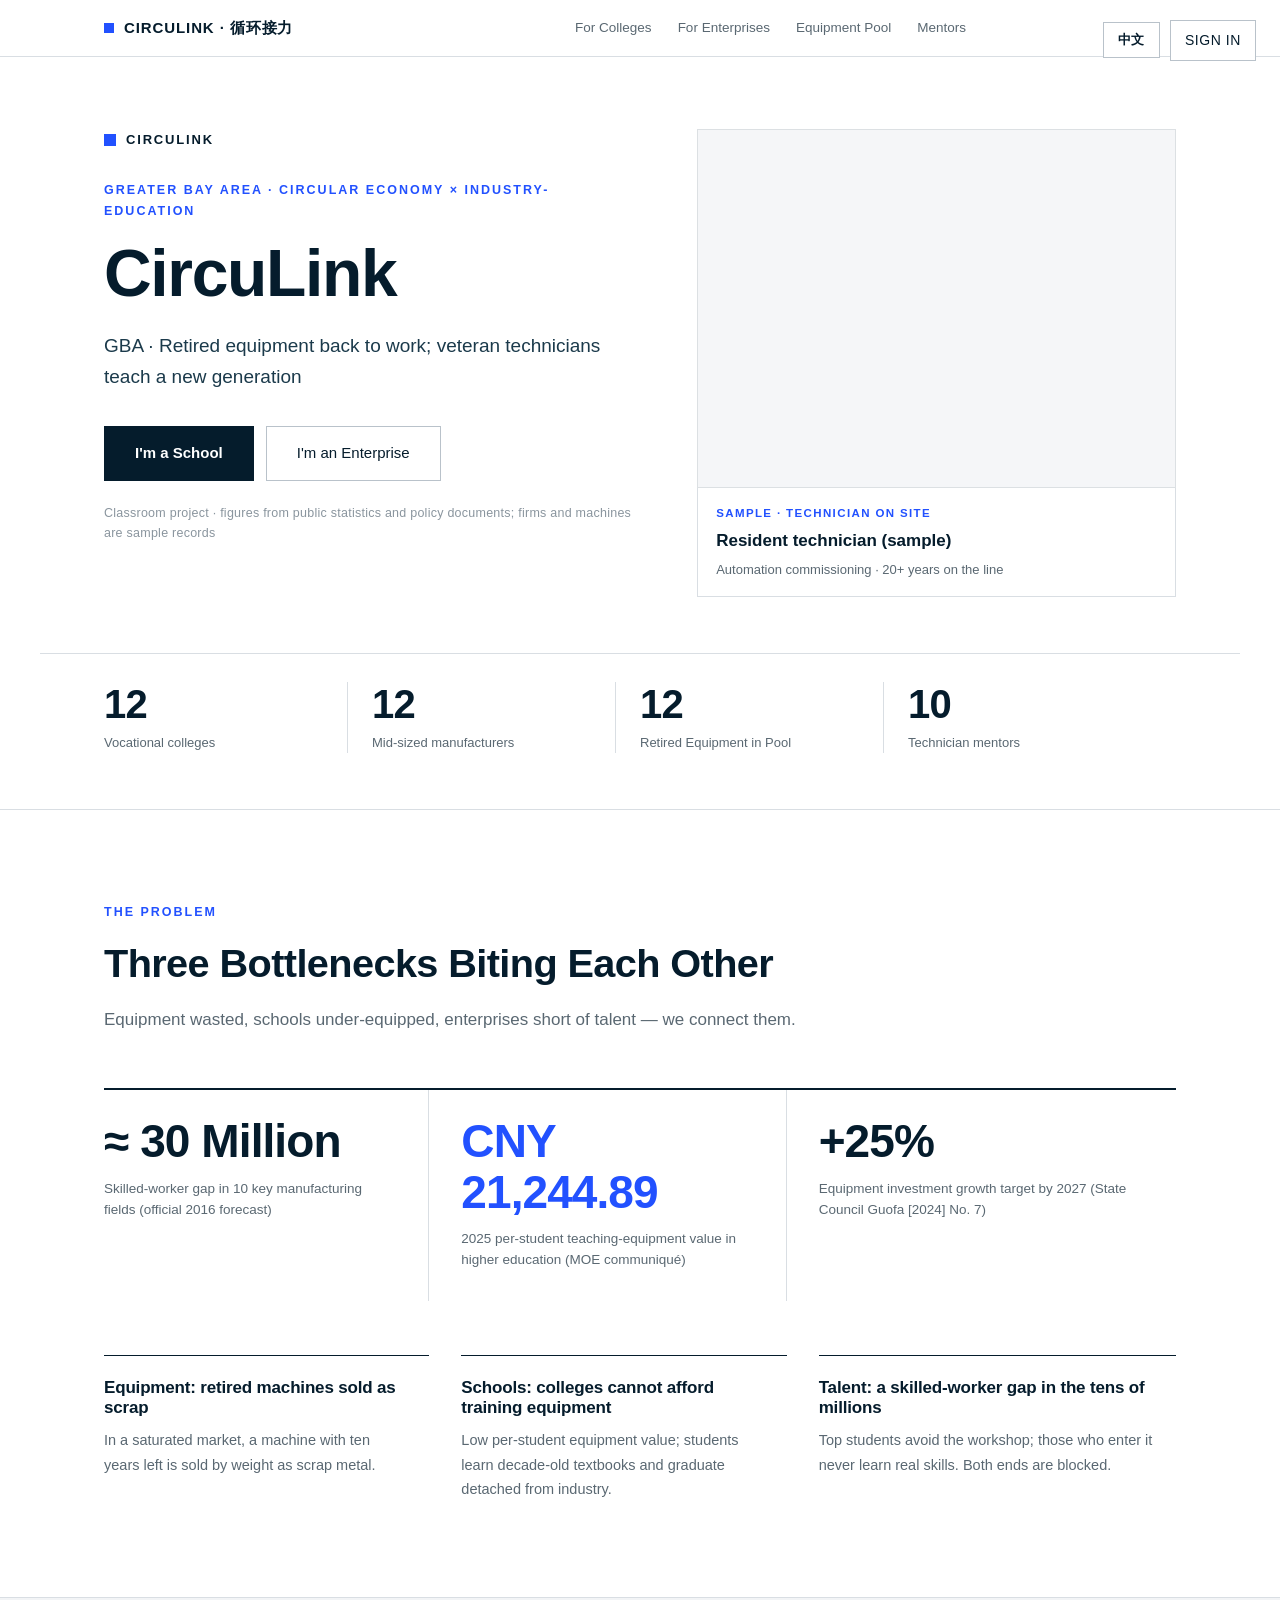
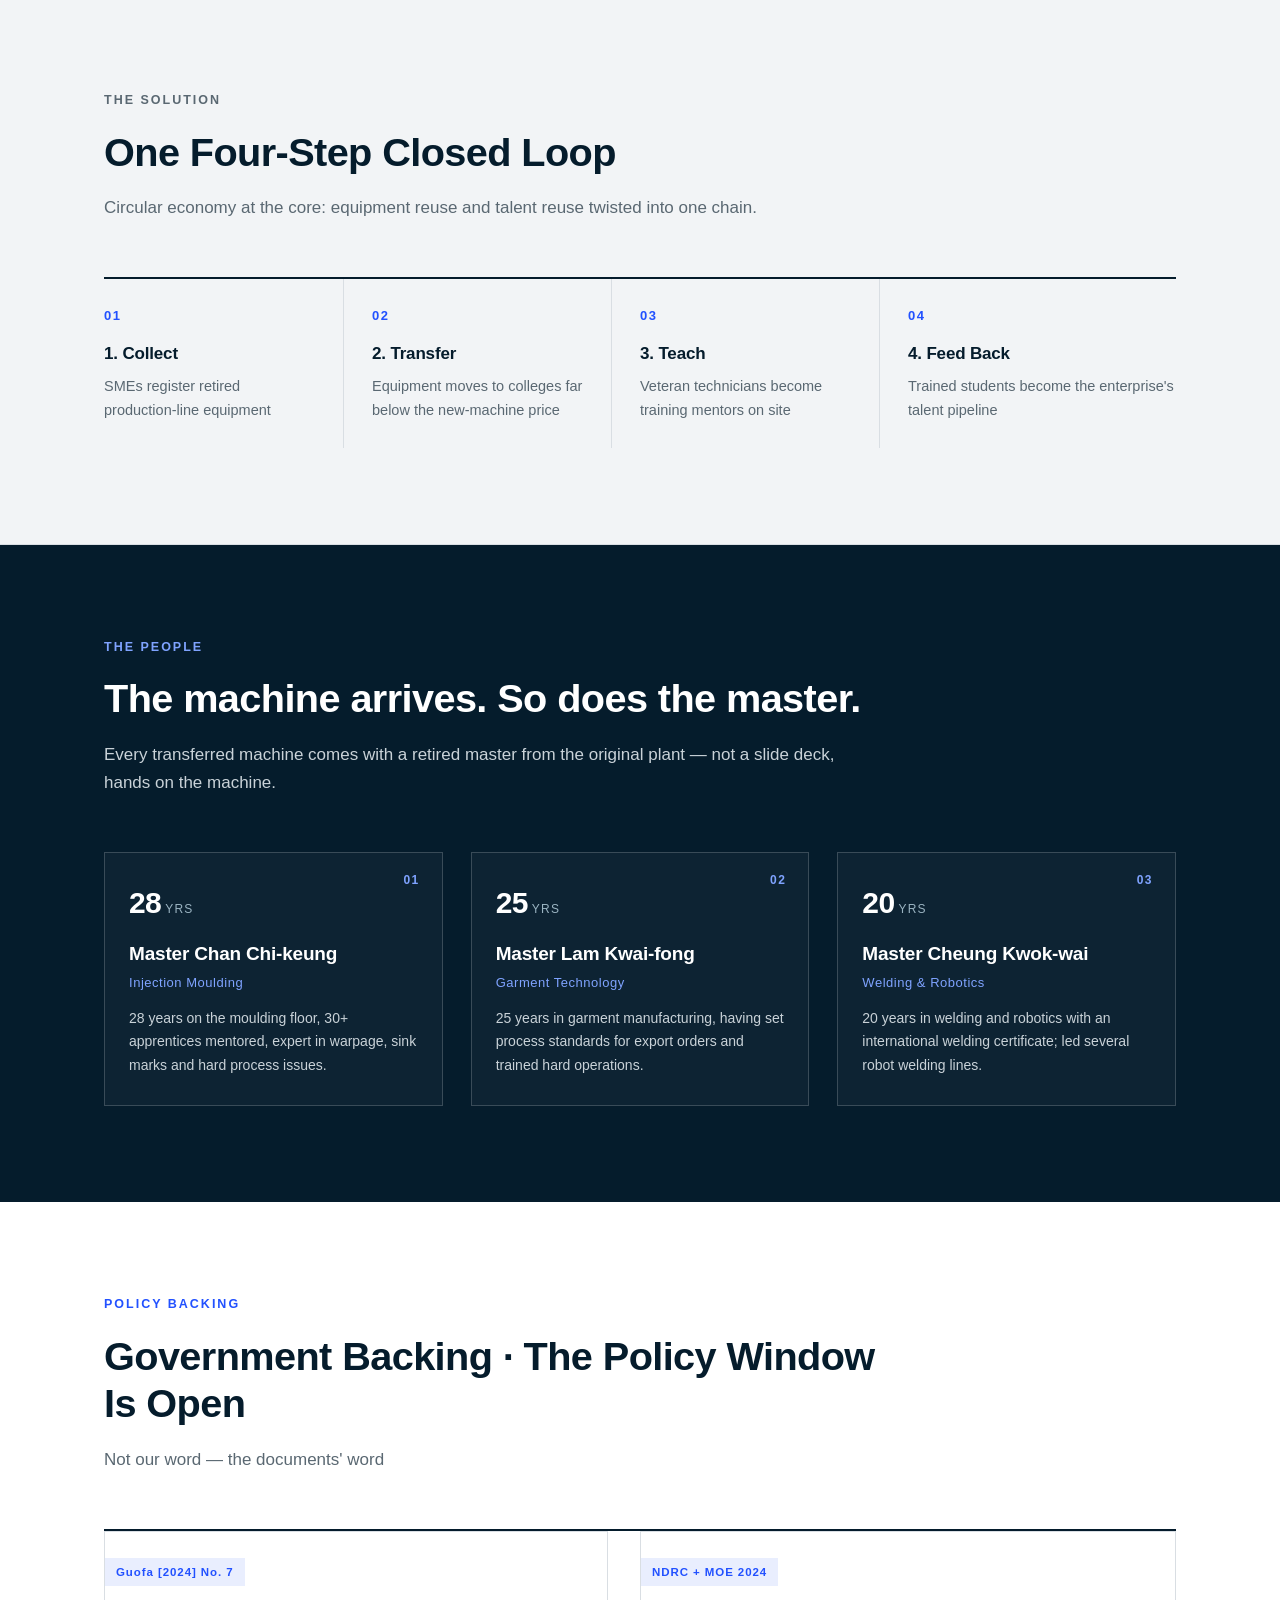
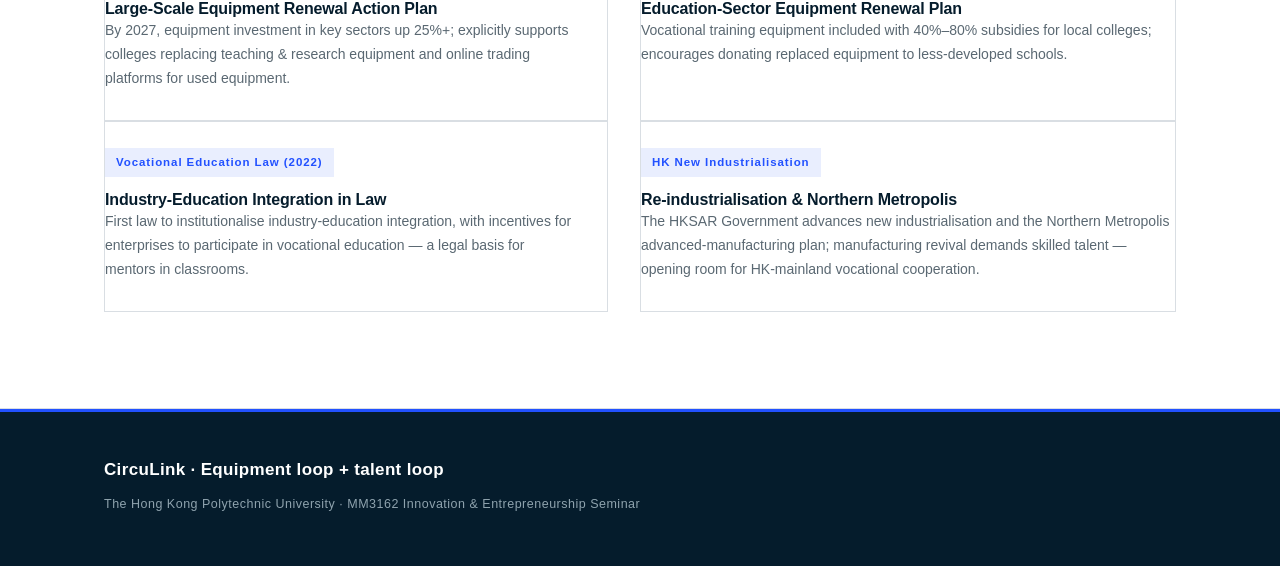
==== commit 02624238: "Remove on-site QR generator page from public nav (personal tooling, not a site feature)" ====
--- a/index.html
+++ b/index.html
@@ -23,7 +23,6 @@
         <a href="enterprise.html" data-i18n="nav.enterprise">企业视角</a>
         <a href="equipment.html" data-i18n="nav.equipment">在库设备</a>
         <a href="mentors.html" data-i18n="nav.mentors">技师导师</a>
-        <a href="qr.html" data-i18n="nav.qr">二维码</a>
       </nav>
     </div>
   </header>
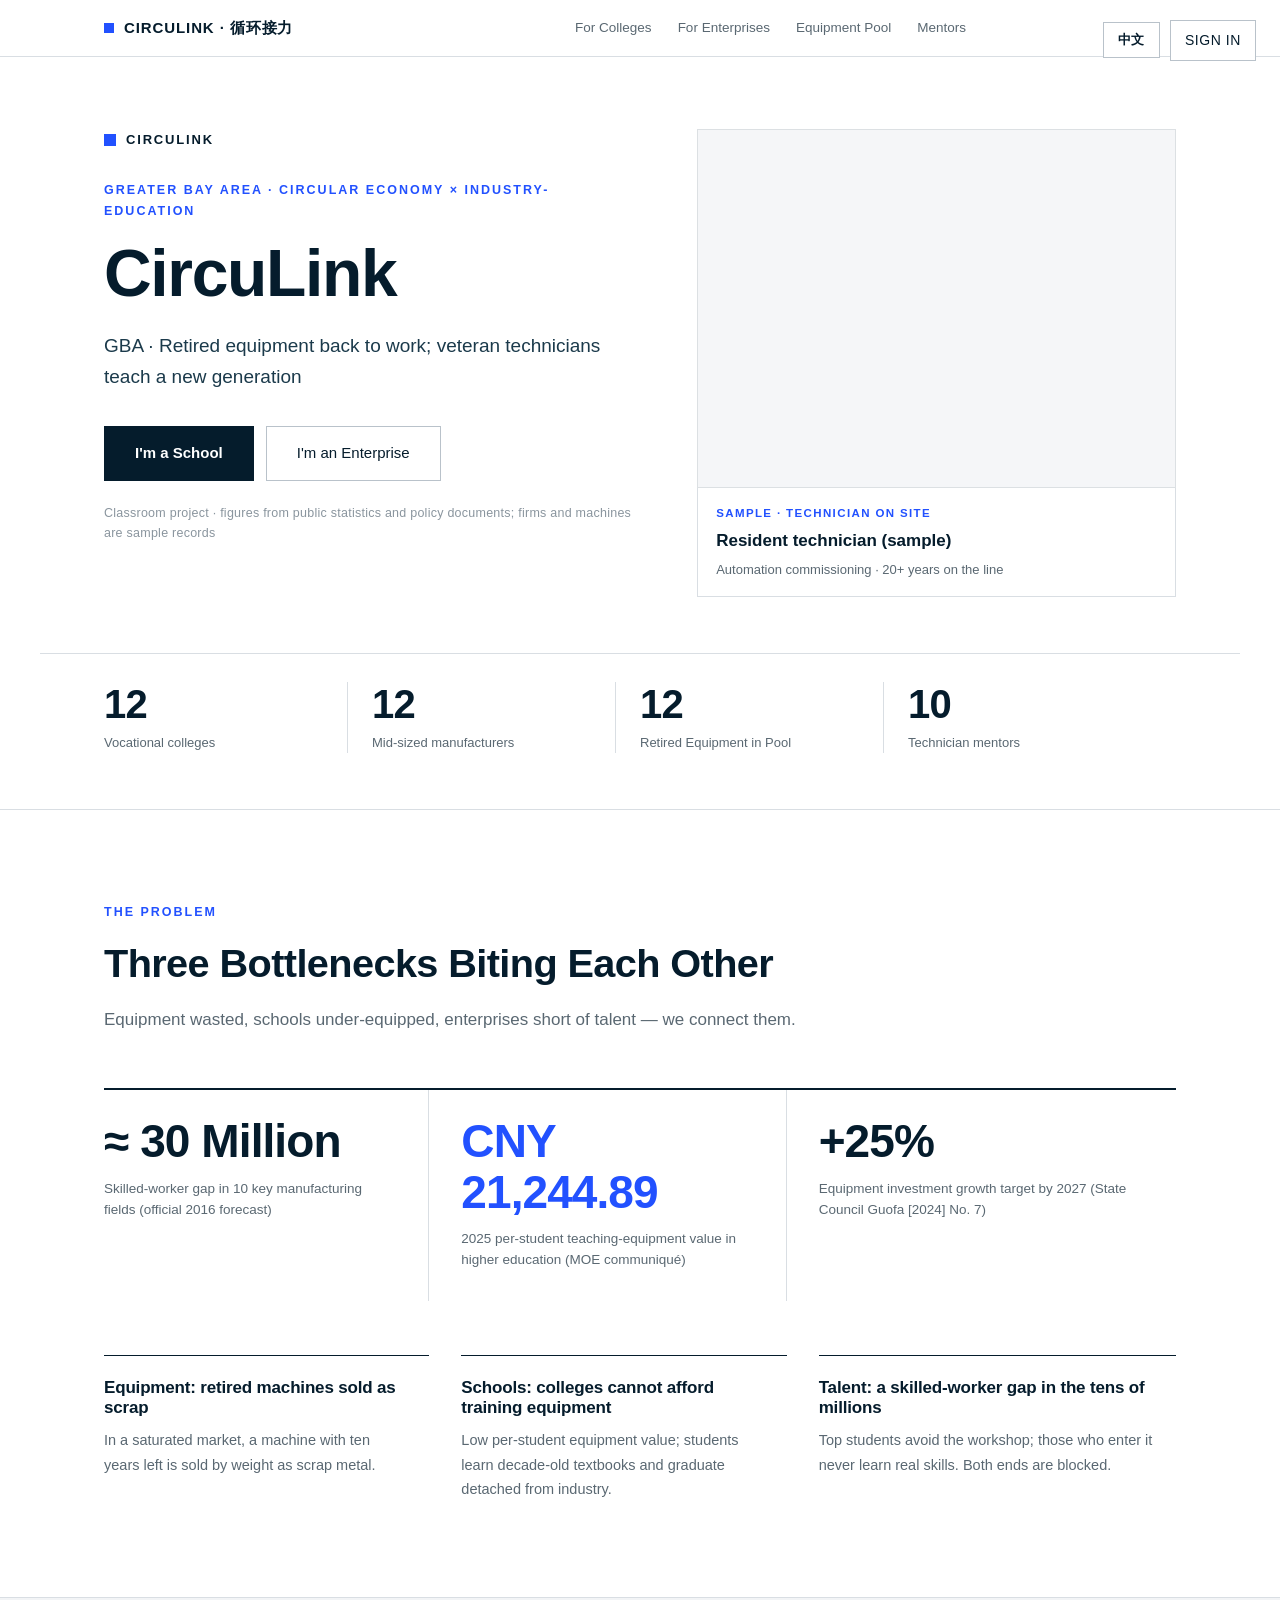
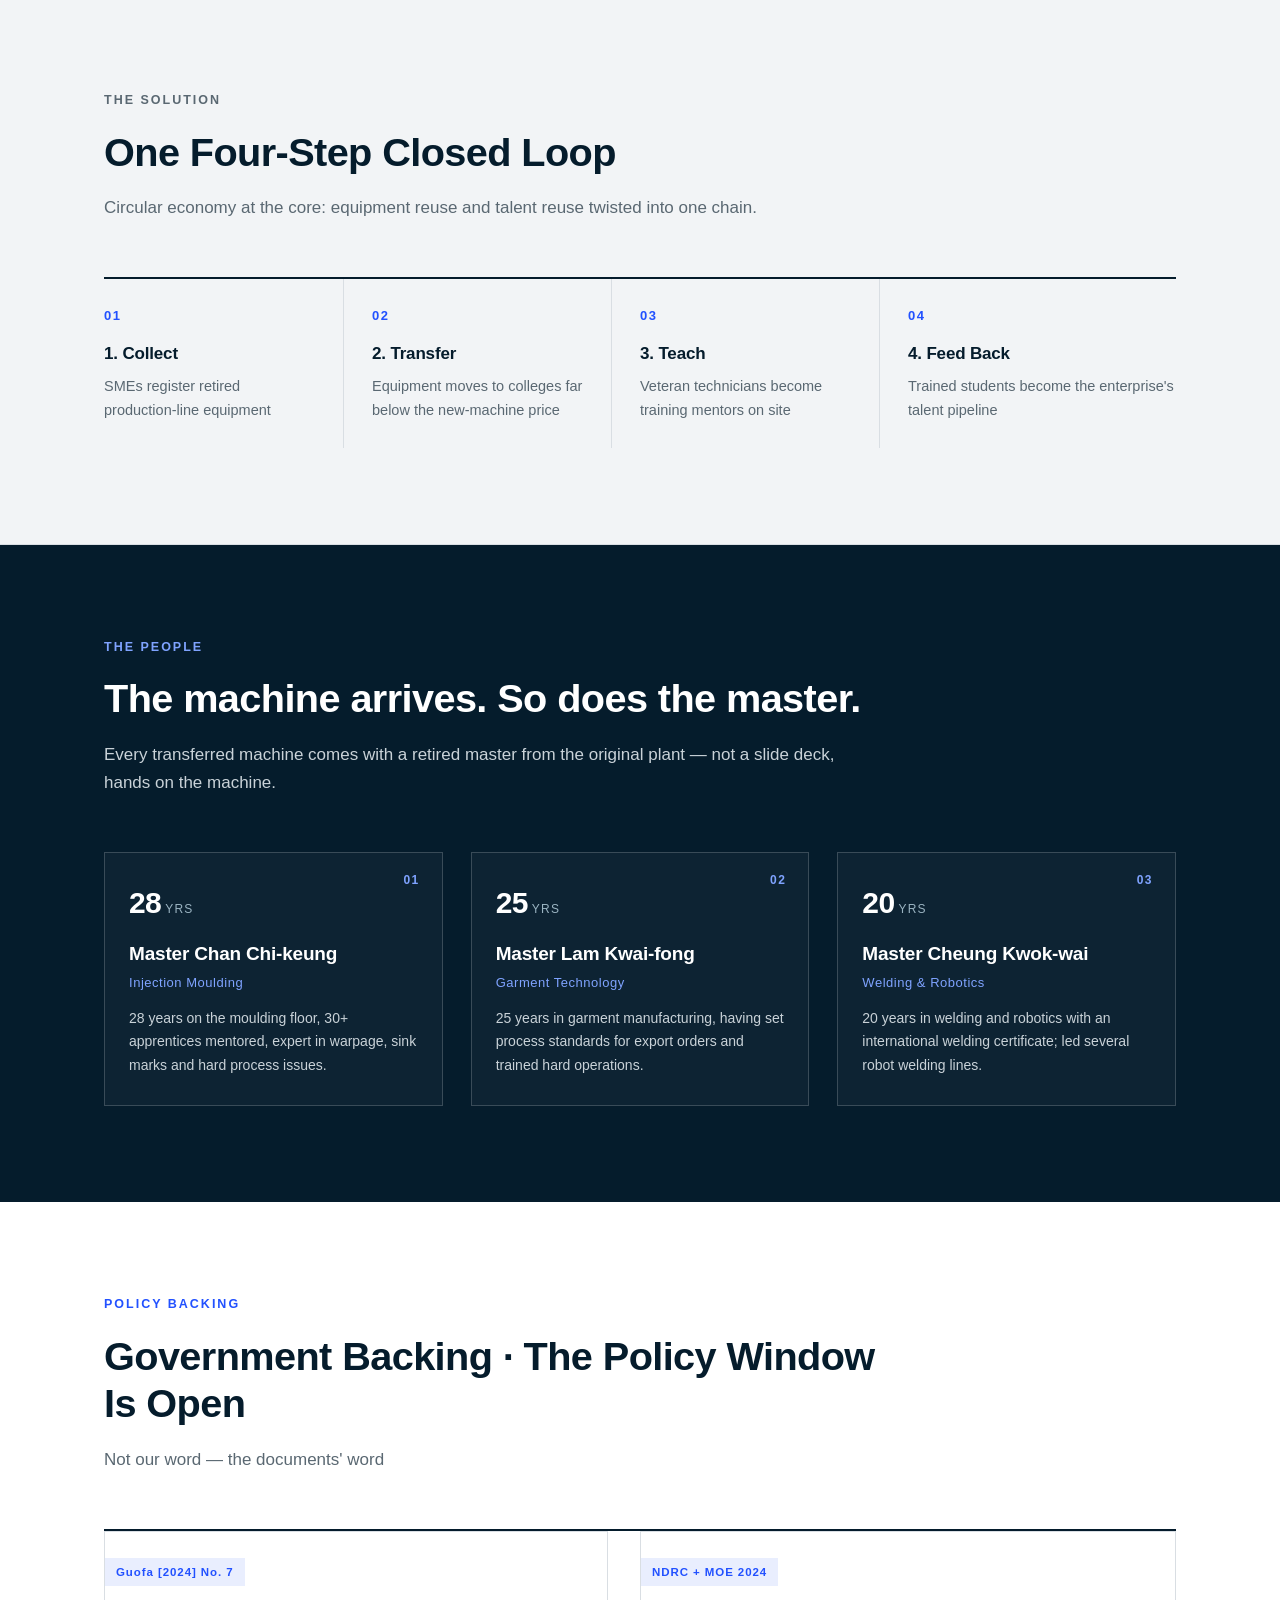
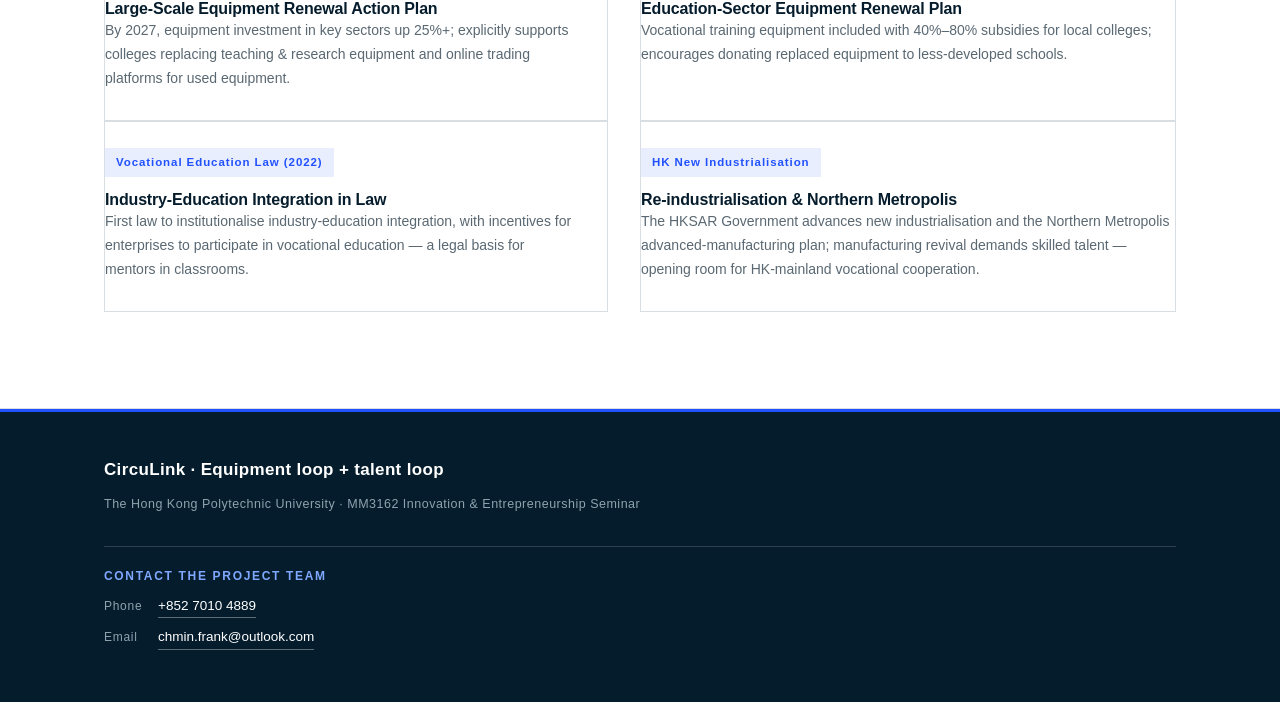
==== commit 837328cc: "Home footer: add project contact (phone + email, bilingual labels)" ====
--- a/index.html
+++ b/index.html
@@ -177,6 +177,17 @@
     <div class="v2-wrap v2-foot-inner">
       <p class="v2-foot-brand">CircuLink · <span data-i18n="v2.foot.line">设备循环 + 人才循环</span></p>
       <p class="v2-foot-line">The Hong Kong Polytechnic University · MM3162 Innovation &amp; Entrepreneurship Seminar</p>
+      <div class="v2-foot-contact">
+        <p class="v2-foot-contact-title" data-i18n="foot.contact">联系项目组</p>
+        <p class="v2-foot-contact-row">
+          <span class="v2-foot-contact-label" data-i18n="foot.phone">电话</span>
+          <a href="tel:+85270104889">+852 7010 4889</a>
+        </p>
+        <p class="v2-foot-contact-row">
+          <span class="v2-foot-contact-label" data-i18n="foot.email">邮箱</span>
+          <a href="mailto:chmin.frank@outlook.com">chmin.frank@outlook.com</a>
+        </p>
+      </div>
     </div>
   </footer>
 
--- a/style.css
+++ b/style.css
@@ -282,6 +282,13 @@
 .v2-foot-inner { padding: 44px var(--pad) 52px; display: flex; flex-direction: column; gap: 10px; }
 .v2-foot-brand { font-size: 17px; font-weight: 700; letter-spacing: 0.02em; }
 .v2-foot-line { font-size: 12.5px; color: #8FA3AE; letter-spacing: 0.04em; }
+.v2-foot-contact { margin-top: 22px; padding-top: 20px; border-top: 1px solid rgba(255,255,255,0.16); display: flex; flex-direction: column; gap: 8px; }
+.v2-foot-contact-title { font-size: 12px; font-weight: 700; letter-spacing: 0.14em; text-transform: uppercase; color: #7FA8FF; }
+.v2-foot-contact-row { font-size: 13.5px; color: #C9D6DE; display: flex; align-items: baseline; gap: 10px; }
+.v2-foot-contact-label { min-width: 44px; font-size: 12px; color: #8FA3AE; letter-spacing: 0.06em; }
+.v2-foot-contact-row a { color: #fff; text-decoration: none; border-bottom: 1px solid rgba(255,255,255,0.35); padding-bottom: 1px; }
+.v2-foot-contact-row a:hover { border-bottom-color: #7FA8FF; color: #7FA8FF; }
+
 
 .foot, .foot-polyu {
   background: var(--ink); color: #fff; padding: 40px var(--pad);
@@ -536,6 +543,7 @@
 .match-actions, .req-actions, .auth-actions { display: flex; gap: 12px; flex-wrap: wrap; margin-top: 18px; }
 .match-sub { font-size: 13px; color: var(--muted); margin-bottom: 14px; }
 .match-result { padding: 22px 24px; border: 1px solid var(--ink); border-left: 4px solid var(--blue); }
+.match-result:not(.show) { display: none; }
 .rec-item {
   border-top: 1px solid var(--line); padding: 14px 0;
   display: flex; align-items: center; justify-content: space-between; gap: 14px; font-size: 14px;
@@ -720,3 +728,55 @@
   position: absolute; inset: 0; width: 100%; height: 100%;
   object-fit: cover; object-position: center 45%; display: block;
 }
+
+/* ───────────── 高级筛选（京东式分组） ───────────── */
+.adv-filter {
+  border-top: 1px solid var(--line); border-bottom: 1px solid var(--line);
+  background: var(--paper); margin-bottom: 40px;
+}
+.adv-head {
+  display: flex; align-items: center; gap: 16px; flex-wrap: wrap;
+  padding: 12px 0 12px; border-bottom: 1px solid var(--line);
+}
+.adv-title {
+  font-size: 13px; font-weight: 700; color: var(--ink);
+  padding-left: 10px; border-left: 3px solid var(--blue);
+}
+.adv-shown-wrap { font-size: 13px; color: var(--muted); }
+.adv-shown-wrap b { color: var(--ink); font-weight: 700; }
+.adv-clear, .adv-toggle {
+  font-size: 13px; padding: 6px 12px; border: 1px solid var(--line-dark);
+  background: var(--paper); color: var(--muted); border-radius: 0;
+}
+.adv-clear { margin-left: auto; color: var(--danger); border-color: var(--danger); }
+.adv-clear:hover { background: var(--danger); color: #fff; }
+.adv-toggle:hover { background: var(--ink); border-color: var(--ink); color: #fff; }
+
+.adv-body { padding: 4px 0 10px; }
+.adv-filter.collapsed .adv-body { display: none; }
+.adv-row {
+  display: flex; align-items: flex-start; gap: 14px;
+  padding: 10px 0; border-bottom: 1px dashed var(--line);
+}
+.adv-row:last-child { border-bottom: 0; }
+.adv-label {
+  flex: 0 0 150px; font-size: 13px; font-weight: 700; color: var(--ink);
+  padding-top: 7px; line-height: 1.35;
+}
+.adv-opts { display: flex; flex-wrap: wrap; gap: 8px; flex: 1 1 auto; }
+.adv-chip {
+  font-size: 13px; padding: 6px 12px; border: 1px solid var(--line);
+  background: var(--paper); color: var(--muted); border-radius: 0; cursor: pointer;
+}
+.adv-chip:hover { border-color: var(--ink); color: var(--ink); }
+.adv-chip.active { background: var(--ink); border-color: var(--ink); color: #fff; }
+.adv-more {
+  font-size: 13px; padding: 6px 4px; border: 0; background: none;
+  color: var(--blue); cursor: pointer;
+}
+.adv-more:hover { text-decoration: underline; }
+
+@media (max-width: 720px) {
+  .adv-row { flex-direction: column; gap: 6px; }
+  .adv-label { flex: none; padding-top: 0; }
+}
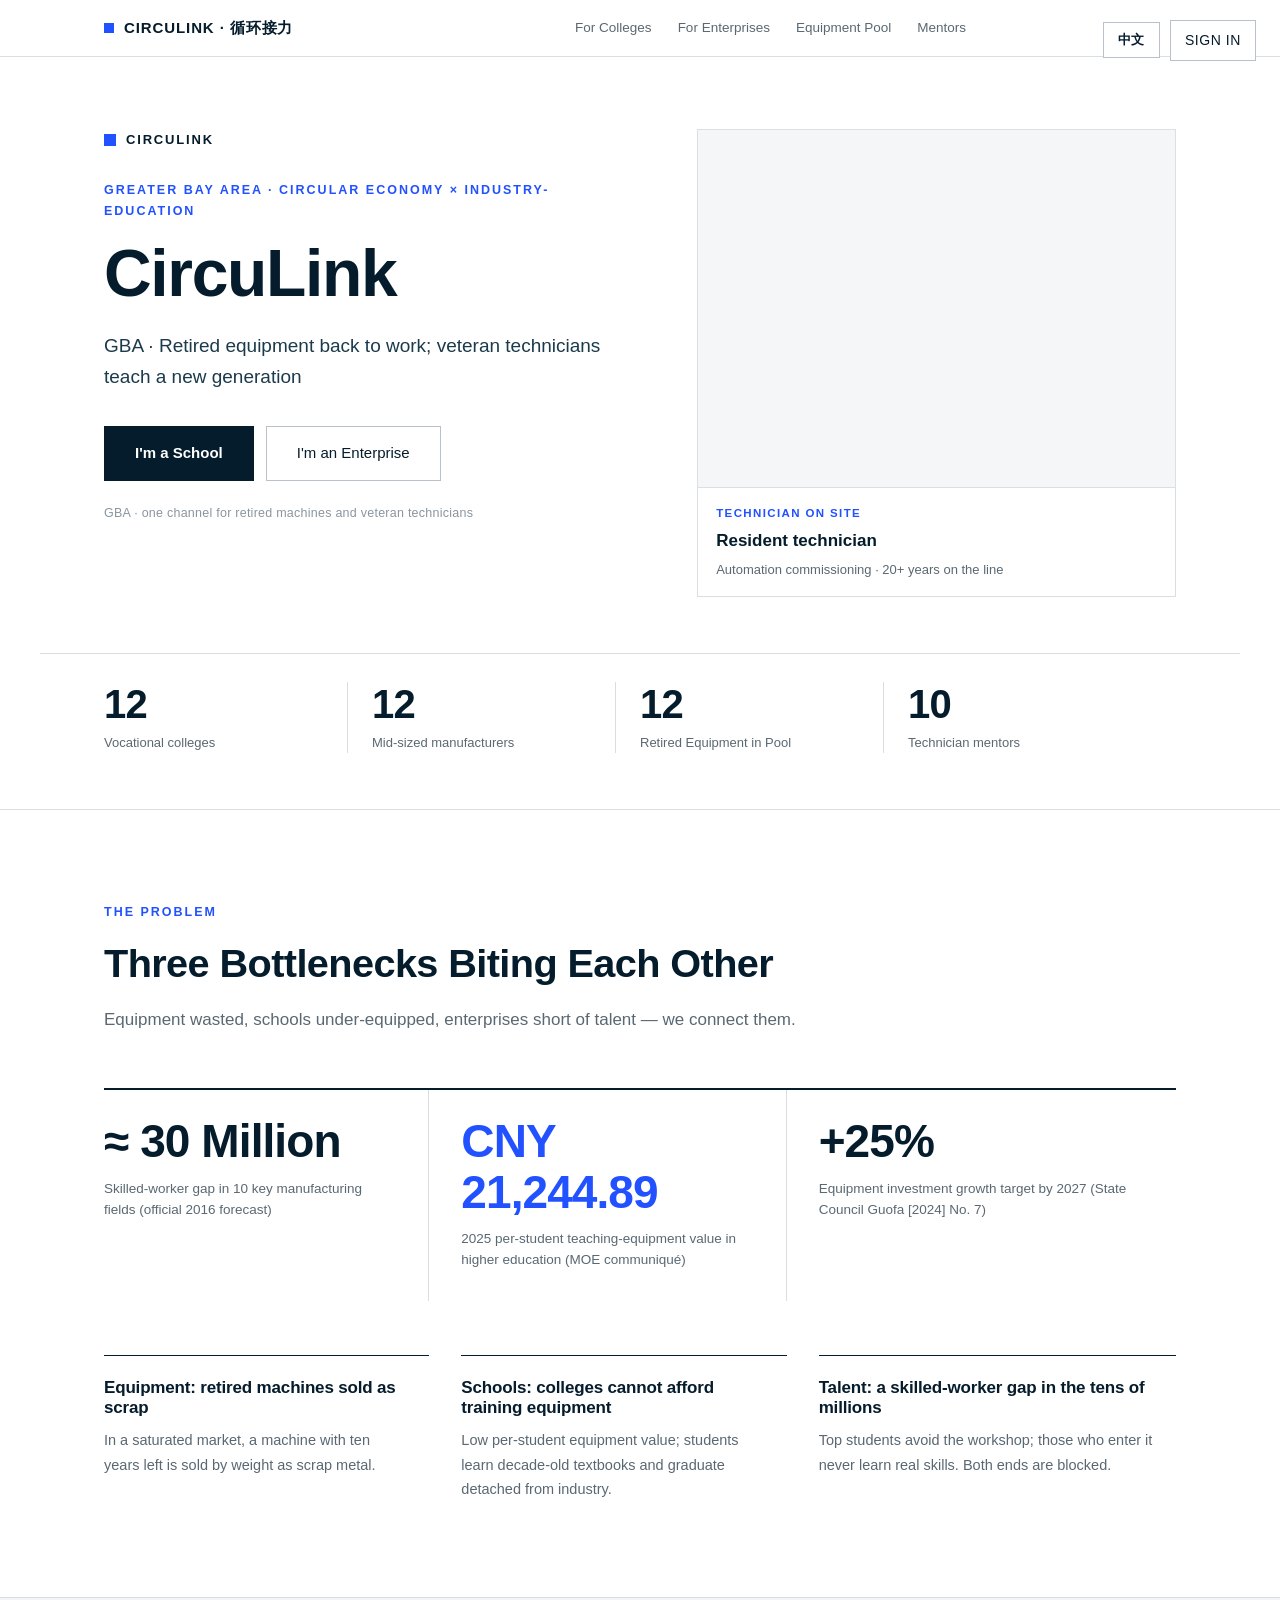
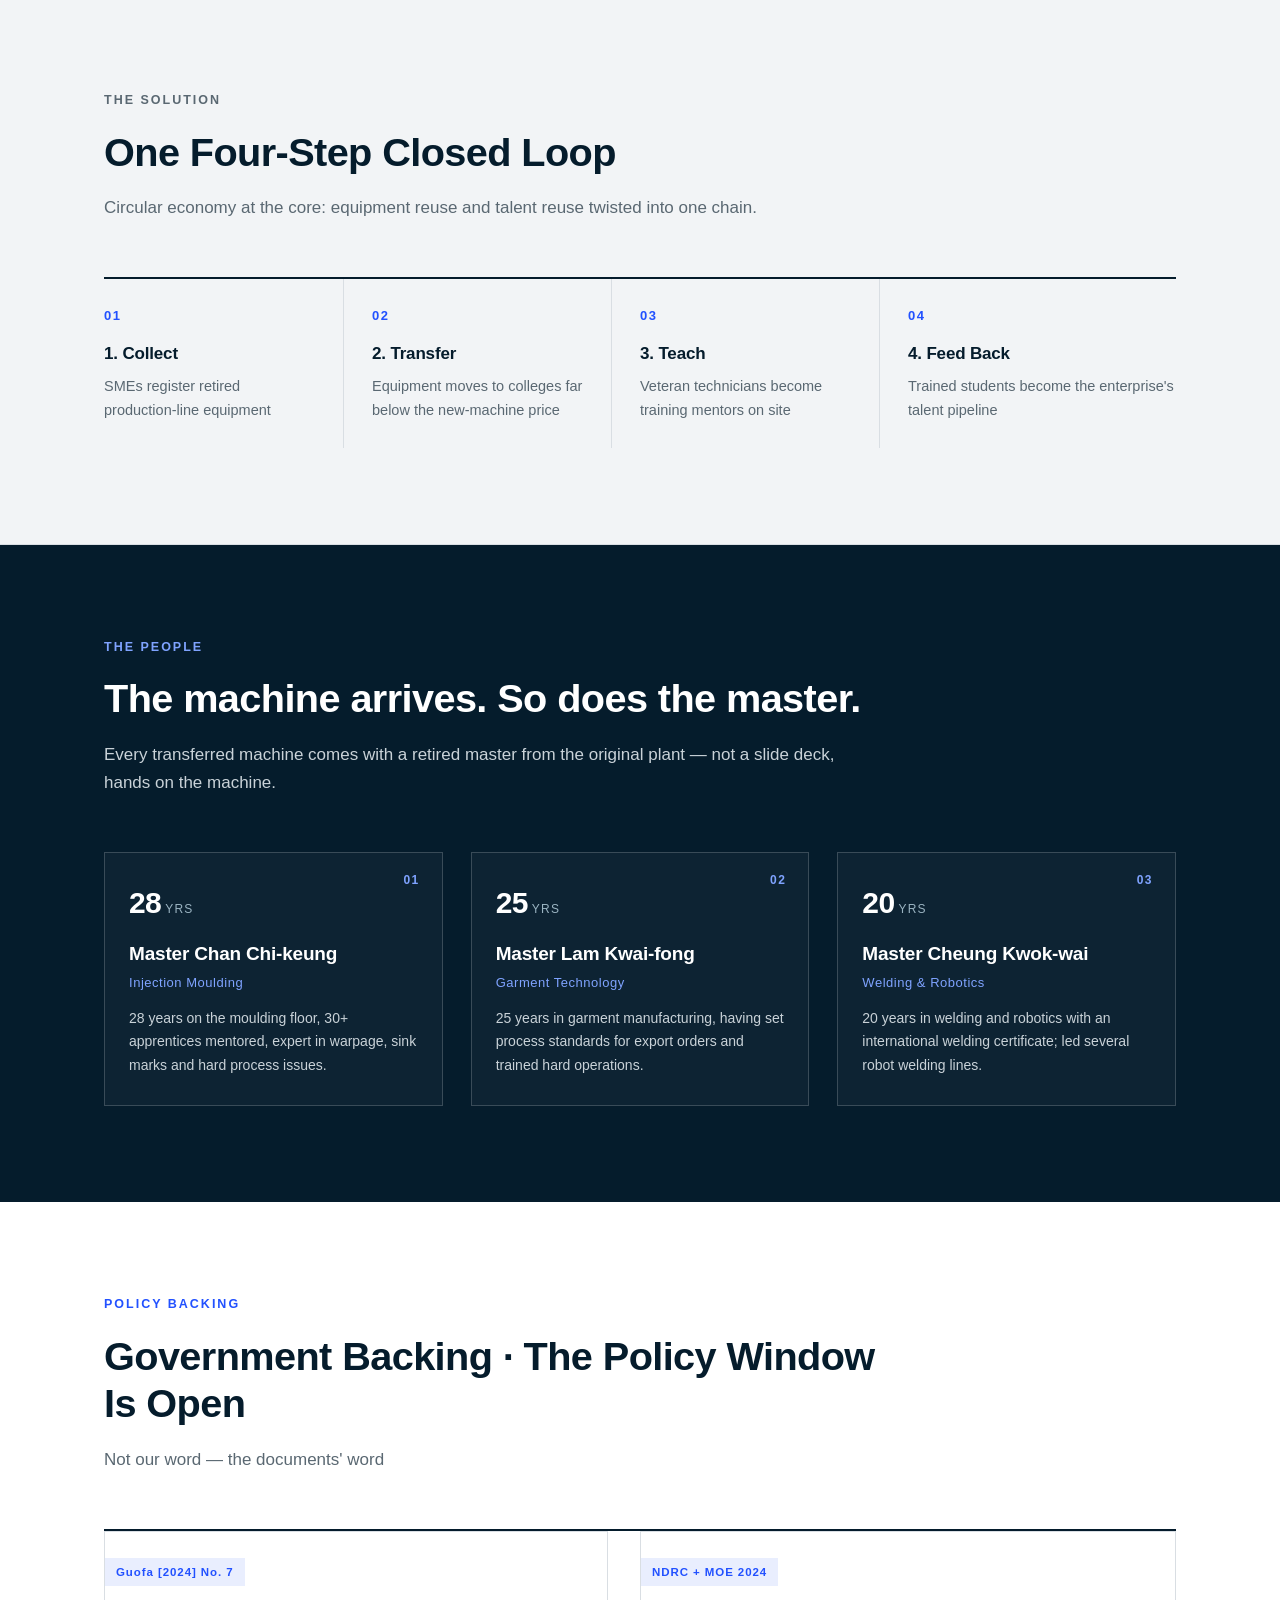
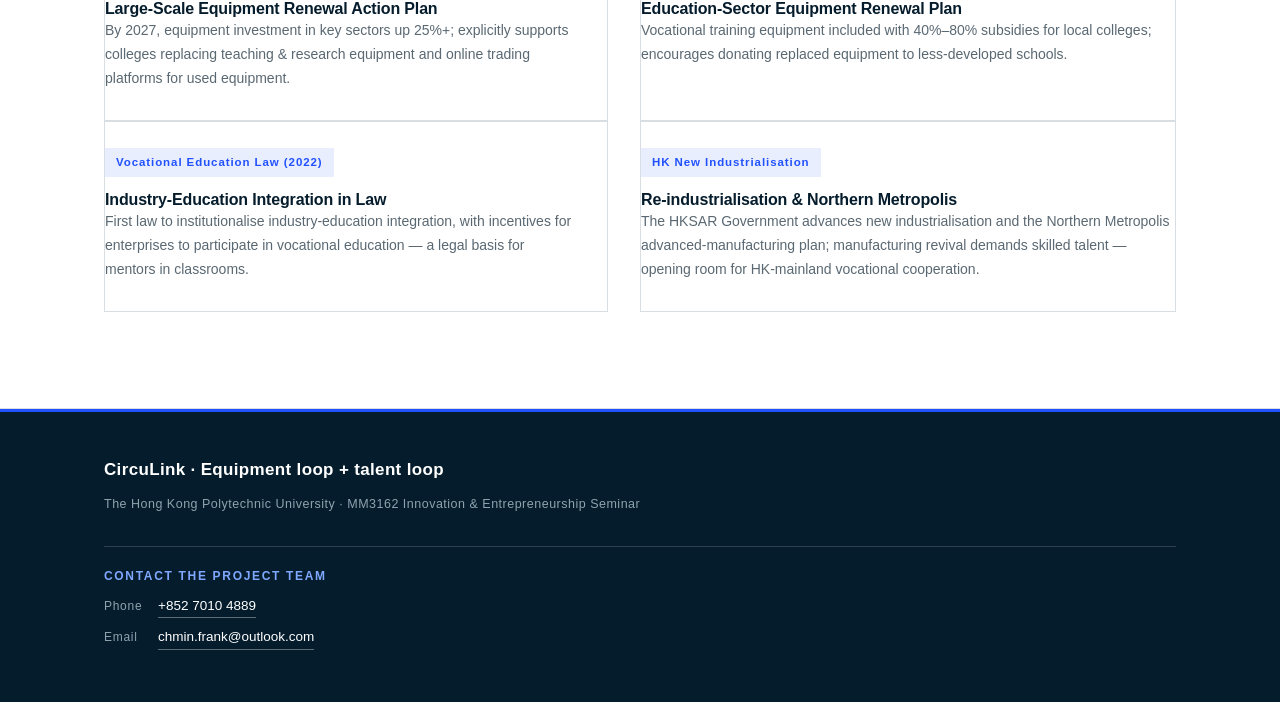
==== commit ecb22d49: "Site copy: remove classroom-demo disclaimers, neutral footer and hero line" ====
--- a/index.html
+++ b/index.html
@@ -52,14 +52,14 @@
           <a class="v2-btn v2-btn-ghost" href="enterprise.html" data-i18n="home.btn.enterprise">我是企业</a>
         </div>
 
-        <p class="v2-note" data-i18n="home.version">课堂演示项目 · 数据取自公开统计与政策文件，企业与设备为示例记录</p>
+        <p class="v2-note" data-i18n="home.version">大湾区 · 退役设备 × 老师傅 双循环通道</p>
       </div>
 
       <figure class="v2-hero-figure">
         <div class="v2-hero-portrait"><div class="v2-sparks" id="v2-sparks" aria-hidden="true"></div></div>
         <figcaption>
-          <span class="v2-tag" data-i18n="v2.hero.tag">示例 · 随设备入驻的技师</span>
-          <strong class="v2-fig-name" data-i18n="v2.hero.mentor.name">驻校技师（示例）</strong>
+          <span class="v2-tag" data-i18n="v2.hero.tag">随设备入驻的技师</span>
+          <strong class="v2-fig-name" data-i18n="v2.hero.mentor.name">驻校技师</strong>
           <span class="v2-fig-trade" data-i18n="v2.hero.mentor.trade">注塑工艺 · 28 年一线经验</span>
         </figcaption>
       </figure>
@@ -235,7 +235,7 @@
           );
         }).join("");
       }
-      document.addEventListener("circu-lang-changed", renderPeople);
+      window.addEventListener("circu-lang-changed", renderPeople);
       if (document.readyState === "loading") {
         document.addEventListener("DOMContentLoaded", renderPeople);
       } else {
--- a/style.css
+++ b/style.css
@@ -780,3 +780,6 @@
   .adv-row { flex-direction: column; gap: 6px; }
   .adv-label { flex: none; padding-top: 0; }
 }
+/* EN mode: the two-character Chinese trade badge has no English form */
+.sum-unit { margin-left: 3px; }
+html[lang="en"] .avatar { display: none; }
